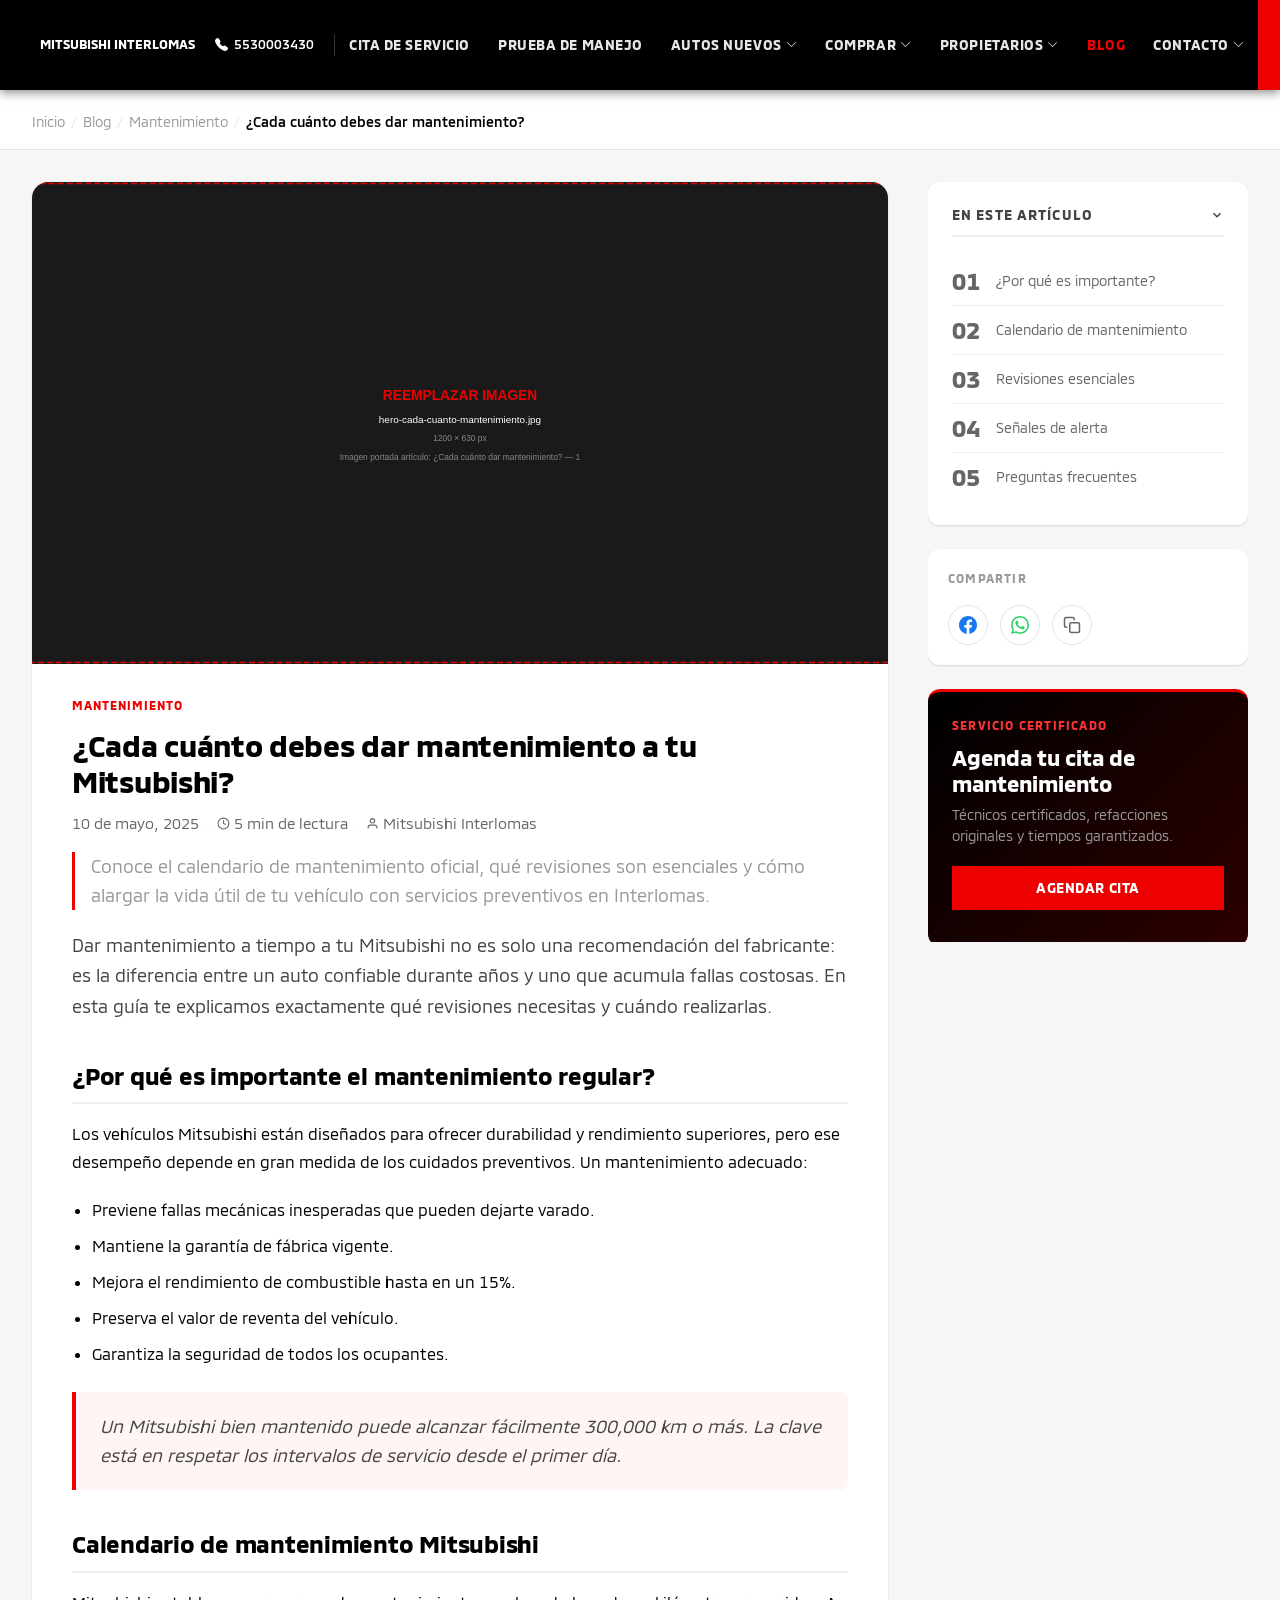
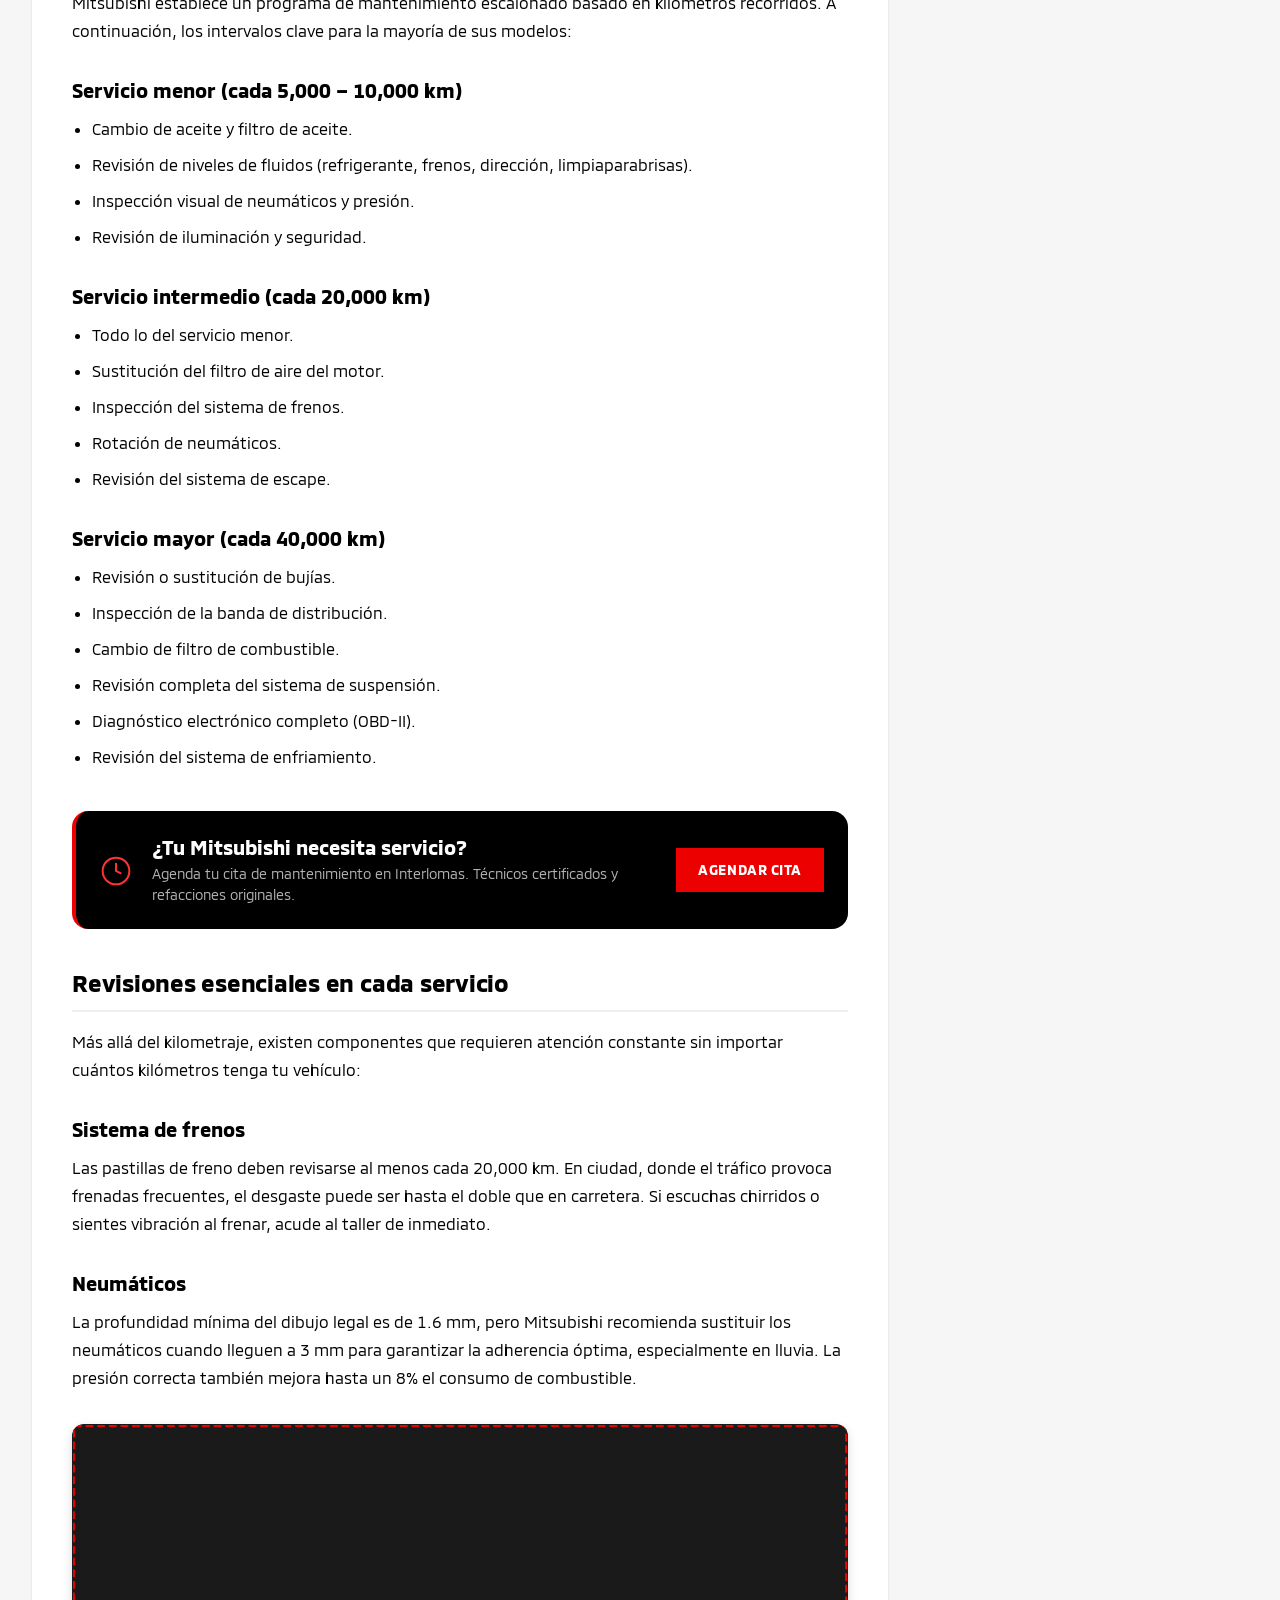
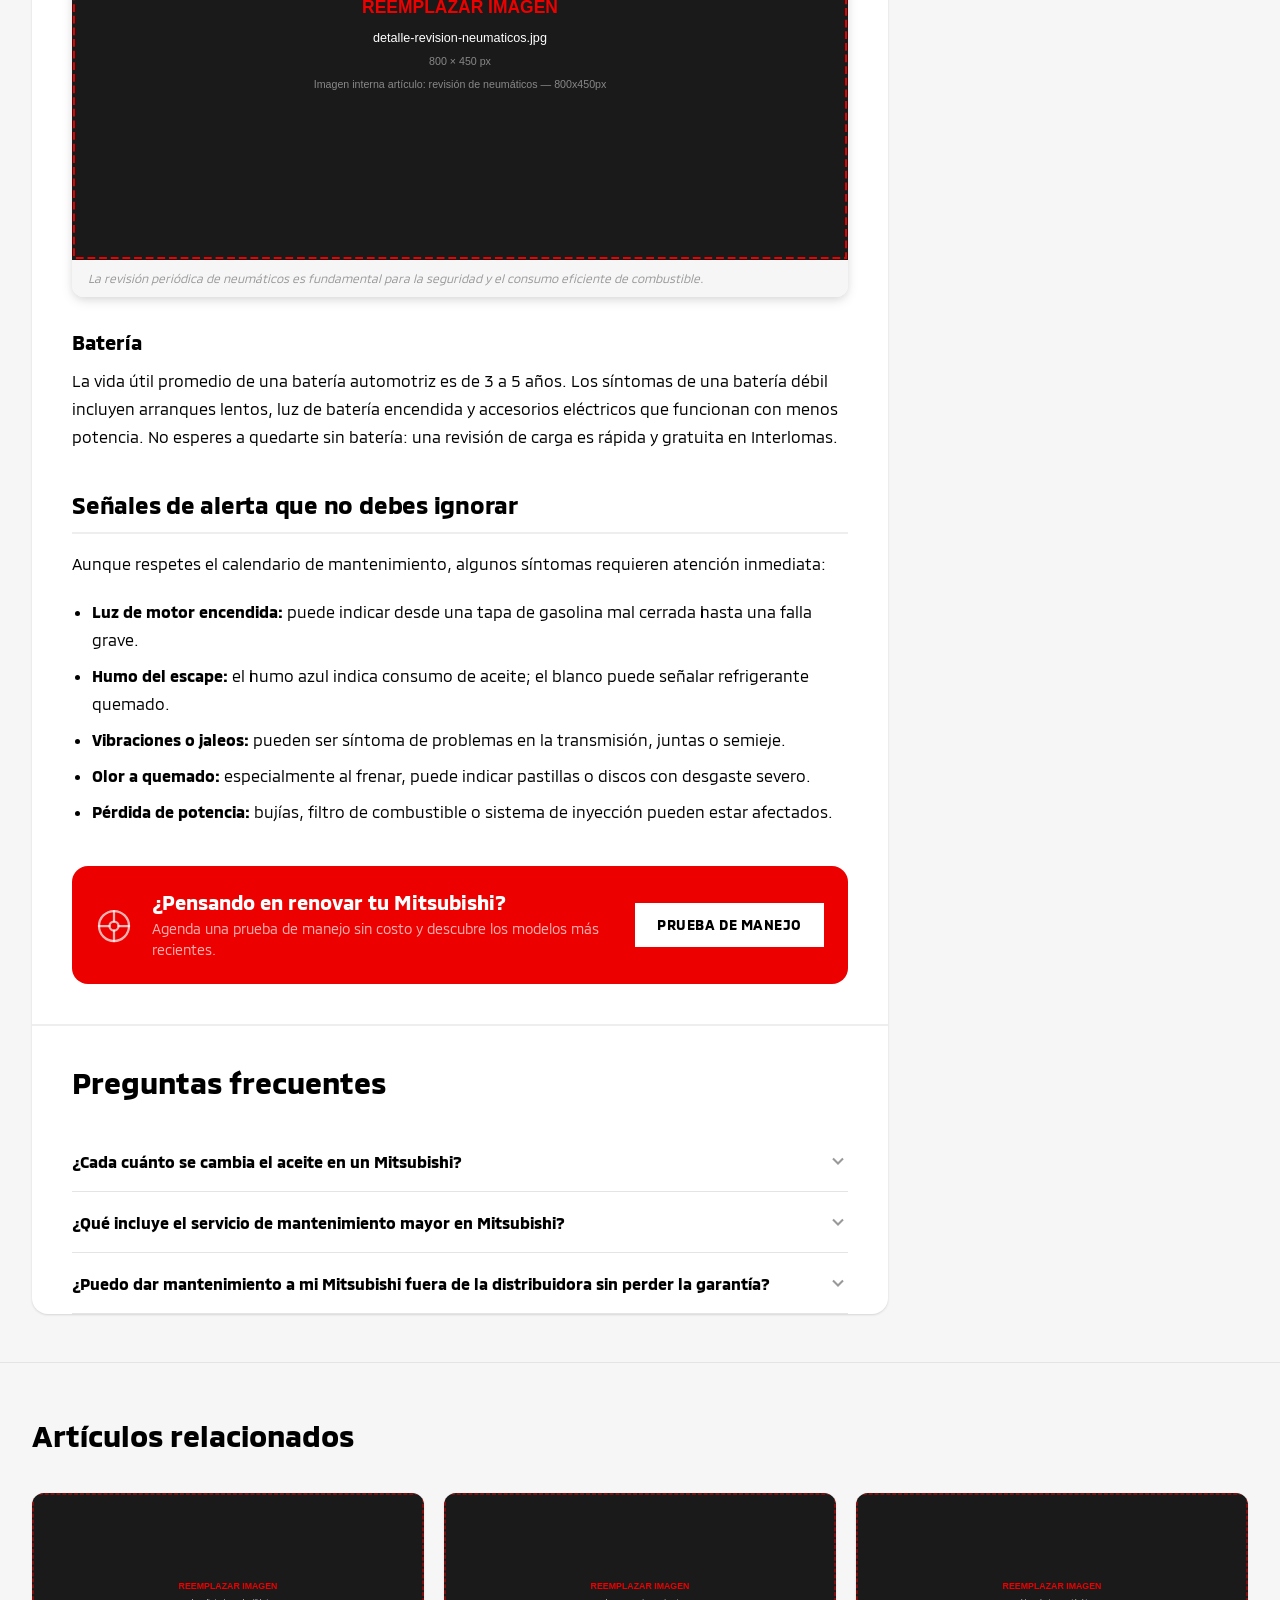
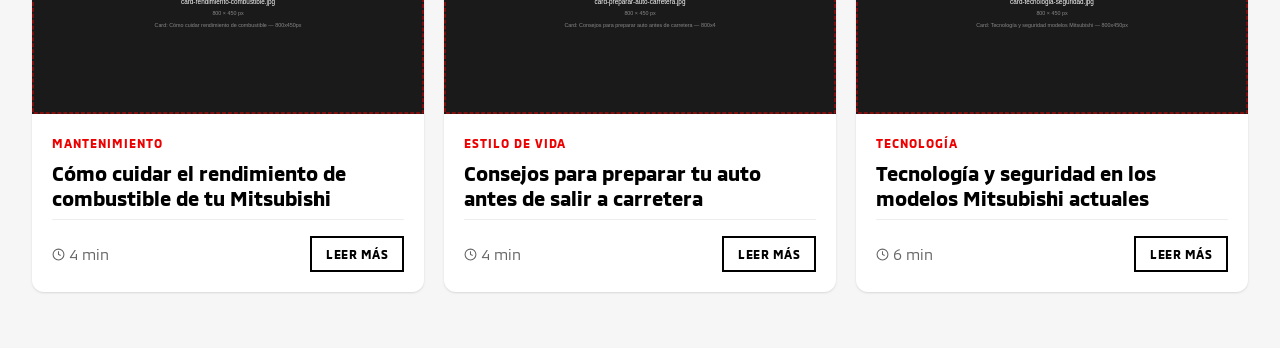
==== pages/detalle.html @ c5111e6b "Add files via upload" ====
<!DOCTYPE html>
<html lang="es-MX">
<head>
  <meta charset="UTF-8">
  <meta name="viewport" content="width=device-width, initial-scale=1.0">

  <title>¿Cada cuánto debes dar mantenimiento a tu Mitsubishi? | Blog Mitsubishi Interlomas</title>
  <meta name="description" content="Conoce el calendario de mantenimiento oficial Mitsubishi, qué revisiones son esenciales y cómo alargar la vida útil de tu vehículo con servicios preventivos en Interlomas.">
  <meta name="robots" content="index, follow">
  <link rel="canonical" href="https://www.mitsubishi-interlomas.mx/blog/mantenimiento/cada-cuanto-mantenimiento-mitsubishi">

  <meta property="og:type" content="article">
  <meta property="og:title" content="¿Cada cuánto debes dar mantenimiento a tu Mitsubishi?">
  <meta property="og:description" content="Conoce el calendario de mantenimiento oficial Mitsubishi y cómo alargar la vida útil de tu vehículo.">
  <meta property="og:url" content="https://www.mitsubishi-interlomas.mx/blog/mantenimiento/cada-cuanto-mantenimiento-mitsubishi">
  <meta property="og:image" content="https://www.mitsubishi-interlomas.mx/assets/images/blog/mantenimiento-mitsubishi-og.jpg">
  <meta property="og:site_name" content="Mitsubishi Interlomas">
  <meta property="article:published_time" content="2025-05-10T09:00:00-06:00">
  <meta property="article:section" content="Mantenimiento">

  <meta name="twitter:card" content="summary_large_image">
  <meta name="twitter:title" content="¿Cada cuánto debes dar mantenimiento a tu Mitsubishi?">

  <script type="application/ld+json">
  {
    "@context": "https://schema.org",
    "@type": "Article",
    "headline": "¿Cada cuánto debes dar mantenimiento a tu Mitsubishi?",
    "description": "Conoce el calendario de mantenimiento oficial Mitsubishi y cómo alargar la vida útil de tu vehículo.",
    "image": "https://www.mitsubishi-interlomas.mx/assets/images/blog/mantenimiento-mitsubishi.jpg",
    "datePublished": "2025-05-10T09:00:00-06:00",
    "dateModified": "2025-05-10T09:00:00-06:00",
    "author": { "@type": "Organization", "name": "Mitsubishi Interlomas" },
    "publisher": { "@type": "Organization", "name": "Mitsubishi Interlomas", "url": "https://www.mitsubishi-interlomas.mx/" },
    "mainEntityOfPage": { "@type": "WebPage", "@id": "https://www.mitsubishi-interlomas.mx/blog/mantenimiento/cada-cuanto-mantenimiento-mitsubishi" },
    "articleSection": "Mantenimiento"
  }
  </script>

  <script type="application/ld+json">
  {
    "@context": "https://schema.org",
    "@type": "BreadcrumbList",
    "itemListElement": [
      { "@type": "ListItem", "position": 1, "name": "Inicio", "item": "https://www.mitsubishi-interlomas.mx/" },
      { "@type": "ListItem", "position": 2, "name": "Blog", "item": "https://www.mitsubishi-interlomas.mx/blog" },
      { "@type": "ListItem", "position": 3, "name": "Mantenimiento", "item": "https://www.mitsubishi-interlomas.mx/blog/mantenimiento" },
      { "@type": "ListItem", "position": 4, "name": "¿Cada cuánto debes dar mantenimiento a tu Mitsubishi?", "item": "https://www.mitsubishi-interlomas.mx/blog/mantenimiento/cada-cuanto-mantenimiento-mitsubishi" }
    ]
  }
  </script>

  <script type="application/ld+json">
  {
    "@context": "https://schema.org",
    "@type": "FAQPage",
    "mainEntity": [
      {
        "@type": "Question",
        "name": "¿Cada cuánto se cambia el aceite en un Mitsubishi?",
        "acceptedAnswer": { "@type": "Answer", "text": "En modelos Mitsubishi con aceite sintético, el cambio recomendado es cada 10,000 km o 6 meses, lo que ocurra primero. Con aceite convencional, cada 5,000 km." }
      },
      {
        "@type": "Question",
        "name": "¿Qué incluye el servicio de mantenimiento mayor en Mitsubishi?",
        "acceptedAnswer": { "@type": "Answer", "text": "El servicio mayor (cada 40,000 km) incluye revisión de bujías, banda de distribución, filtros de aire y combustible, frenos, suspensión, sistema de enfriamiento y diagnóstico electrónico completo." }
      },
      {
        "@type": "Question",
        "name": "¿Puedo dar mantenimiento a mi Mitsubishi fuera de la distribuidora sin perder la garantía?",
        "acceptedAnswer": { "@type": "Answer", "text": "Para preservar la garantía de fábrica, se recomienda realizar el mantenimiento en distribuidoras autorizadas como Mitsubishi Interlomas, usando partes y lubricantes originales Mitsubishi." }
      }
    ]
  }
  </script>

  <!-- Fuente MMCOFFICE — cargada vía @font-face en blog.css
       Archivos: MMCOFFICE-Regular.ttf, MMCOFFICE-Medium.ttf, MMCOFFICE-Bold.ttf
       En producción, colocar los .ttf en /fonts/ y ajustar las rutas url() del CSS -->
  <!-- Bootstrap Icons (solo iconos, sin JS de Bootstrap) -->
  <link rel="stylesheet" href="https://cdn.jsdelivr.net/npm/bootstrap-icons@1.11.3/font/bootstrap-icons.min.css">

  <style>
    /* ══════════════════════════════════════════════════════════
       HEADER DE PRODUCCIÓN — CSS puro, sin Bootstrap JS
       ══════════════════════════════════════════════════════════ */
    :root {
      --mitsubishi-black: #000000;
      --mitsubishi-red:   #ED0000;
      --header-height:    90px;
    }

    body { padding-top: var(--header-height); }

    /* Wrapper fijo */
    .header-wrapper {
      position: fixed;
      top: 0; left: 0; right: 0;
      z-index: 1000;
      background: var(--mitsubishi-black);
      height: var(--header-height);
      box-shadow: 0 2px 10px rgba(0,0,0,.5);
    }

    /* Nav container */
    .navbar-mitsubishi {
      height: 100%;
      background: var(--mitsubishi-black);
    }
    .nav-inner {
      display: flex;
      align-items: center;
      height: var(--header-height);
      width: 100%;
    }

    /* ── IZQUIERDA ── */
    .nav-left {
      display: flex;
      align-items: center;
      flex-shrink: 0;
    }
    .navbar-brand {
      display: flex;
      align-items: center;
      padding: 0 0 0 20px;
      height: var(--header-height);
    }
    .mobile-distributor {
      display: none;
    }
    .navbar-brand-img {
      height: 55px;
      width: auto;
    }
    .agency-info {
      display: flex;
      align-items: center;
      gap: 20px;
      margin-left: 20px;
      padding-right: 20px;
      border-right: 1px solid #333;
    }
    .agency-distributor {
      font-family: 'MMCOFFICE', sans-serif;
      font-weight: 700;
      font-size: 13px;
      color: #fff;
      text-decoration: none;
      white-space: nowrap;
    }
    .agency-distributor:hover { text-decoration: underline; color: #fff; }
    .agency-phone {
      font-family: 'MMCOFFICE', sans-serif;
      font-weight: 500;
      font-size: 13px;
      color: #fff;
      text-decoration: none;
      display: flex;
      align-items: center;
      gap: 6px;
      white-space: nowrap;
      transition: color .2s;
    }
    .agency-phone:hover { color: var(--mitsubishi-red); }

    /* ── DERECHA DESKTOP ── */
    .nav-right {
      display: flex;
      align-items: center;
      margin-left: auto;
      height: 100%;
    }
    .nav-links {
      display: flex;
      align-items: center;
      list-style: none;
      margin: 0;
      padding: 0;
      height: 100%;
    }
    .nav-links li {
      height: 100%;
      display: flex;
      align-items: center;
    }
    .nav-link {
      font-family: 'MMCOFFICE', sans-serif;
      font-size: 14px;
      font-weight: 600;
      text-transform: uppercase;
      letter-spacing: .04em;
      color: rgba(255,255,255,.9);
      text-decoration: none;
      padding: 0 14px;
      height: 100%;
      display: flex;
      align-items: center;
      white-space: nowrap;
      transition: color .2s;
    }
    .nav-link:hover { color: var(--mitsubishi-red); }
    /* nav-cita: mismo color que el resto del nav */

    /* Search button rojo cuadrado */
    .nav-search-btn {
      background: var(--mitsubishi-red);
      border: none;
      cursor: pointer;
      width: 90px;
      height: var(--header-height);
      display: flex;
      align-items: center;
      justify-content: center;
      color: #fff;
      font-size: 1.3rem;
      flex-shrink: 0;
      transition: background .2s;
      margin: 0;
      padding: 0;
    }
    .nav-search-btn:hover { background: #ffffff; color: #000000; }
    .nav-search-btn:hover i { color: #000000; }

    /* ── MOBILE — ocultar desktop nav ── */
    .nav-mobile-right { display: none; }
    /* Mobile menu siempre oculto por defecto */
    .nav-mobile-menu { display: none; }

    @media (max-width: 1199px) {
      :root { --header-height: 60px; }
      body { padding-top: 60px; }

      /* Ocultar elementos de desktop */
      .nav-right    { display: none; }
      .agency-info  { display: none; }
      .navbar-brand {
        padding-left: 12px;
        display: flex;
        flex-direction: column;
        align-items: flex-start;
        justify-content: center;
        height: 100%;
      }
      .navbar-brand-img {
        height: 28px;
        width: auto;
      }
      .mobile-distributor {
        display: block;
        font-family: 'MMCOFFICE', sans-serif;
        font-weight: 700;
        font-size: 8.5px;
        color: #fff;
        text-transform: uppercase;
        letter-spacing: .02em;
        margin-top: 4px;
        line-height: 1;
      }

      /* Mostrar controles mobile */
      .nav-mobile-right {
        display: flex;
        align-items: center;
        gap: 12px;
        margin-left: auto;
        padding-right: 12px;
      }
      .nav-mobile-icon {
        background: none;
        border: none;
        color: #fff;
        font-size: 1.3rem;
        cursor: pointer;
        display: flex;
        align-items: center;
        justify-content: center;
        width: 40px;
        height: 40px;
        text-decoration: none;
        transition: color .2s;
      }
      .nav-mobile-icon:hover { color: var(--mitsubishi-red); }

      /* ── MENÚ MOBILE MODERNO ── */
      .nav-mobile-menu {
        position: fixed;
        top: 60px;
        left: 0; right: 0;
        bottom: 0;
        background: #111111;
        z-index: 998;
        overflow-y: auto;
        transform: translateX(-100%);
        transition: transform 0.3s cubic-bezier(.4,0,.2,1);
      }
      .nav-mobile-menu.is-open {
        display: block;
        transform: translateX(0);
      }
      .nav-mobile-links {
        list-style: none;
        margin: 0;
        padding: 8px 0 0;
      }
      .nav-mobile-links li {
        border-bottom: 1px solid rgba(255,255,255,.06);
      }
      .nav-mobile-link {
        display: flex;
        align-items: center;
        gap: 14px;
        font-family: 'MMCOFFICE', sans-serif;
        font-size: 15px;
        font-weight: 600;
        text-transform: uppercase;
        letter-spacing: .04em;
        color: rgba(255,255,255,.9);
        text-decoration: none;
        padding: 16px 20px;
        transition: background .15s, color .15s;
      }
      .nav-mobile-link:hover {
        background: rgba(255,255,255,.05);
        color: #ffffff;
      }
      .nav-mobile-link--active {
        color: var(--mitsubishi-red) !important;
      }
      .nav-mobile-icon-wrap {
        width: 36px; height: 36px;
        border-radius: 8px;
        background: rgba(255,255,255,.08);
        display: flex; align-items: center; justify-content: center;
        font-size: 16px;
        color: rgba(255,255,255,.8);
        flex-shrink: 0;
        transition: background .15s;
      }
      .nav-mobile-icon-wrap--active {
        background: rgba(237,0,0,.15);
        color: var(--mitsubishi-red);
      }
      .nav-mobile-link:hover .nav-mobile-icon-wrap {
        background: rgba(255,255,255,.12);
      }
      .nav-mobile-arrow {
        margin-left: auto;
        font-size: 12px;
        color: rgba(255,255,255,.3);
      }
      .nav-mobile-footer {
        padding: 20px;
        border-top: 1px solid rgba(255,255,255,.08);
        margin-top: 8px;
      }
      .nav-mobile-footer-link {
        display: flex;
        align-items: center;
        gap: 10px;
        color: rgba(255,255,255,.6);
        font-family: 'MMCOFFICE', sans-serif;
        font-size: 14px;
        font-weight: 500;
        text-decoration: none;
        transition: color .2s;
      }
      .nav-mobile-footer-link:hover { color: var(--mitsubishi-red); }
    }
    /* Blog activo — rojo en desktop y mobile */
    .nav-link--active {
      color: var(--mitsubishi-red) !important;
      font-weight: 700;
    }
    .nav-link--active:hover { color: #ff2222 !important; }
    .nav-mobile-link--active { color: var(--mitsubishi-red) !important; }

    .nav-chevron {
      font-size: 11px;
      margin-left: 4px;
      vertical-align: middle;
      opacity: 1;
      font-weight: 900;
    }
    /* ══ FIN HEADER ══════════════════════════════════════════════ */
  </style>


    <link rel="stylesheet" href="../css/blog.css">
</head>
<body class="blog-page article-page">

  <!-- ============================================================
       HEADER DE PRODUCCIÓN — Mitsubishi Interlomas
       ============================================================ -->
  <div class="header-wrapper">
    <nav class="navbar-mitsubishi" role="navigation" aria-label="Navegación principal">
      <div class="nav-inner">

        <!-- IZQUIERDA: Logo + Agencia -->
        <div class="nav-left">
          <a class="navbar-brand" href="javascript:void(0)">
            <img src="https://www.mitsubishi-interlomas.mx/assets/images/mitshubishi-brand-logo.svg"
              alt="Mitsubishi Logo Oficial" class="navbar-brand-img"
              onerror="this.onerror=null;this.src='';this.style.display='none';">
            <span class="mobile-distributor">MITSUBISHI INTERLOMAS</span>
          </a>
          <div class="agency-info">
            <a href="javascript:void(0)" class="agency-distributor">MITSUBISHI INTERLOMAS</a>
            <a href="tel:5530003430" class="agency-phone">
              <i class="bi bi-telephone-fill"></i> 5530003430
            </a>
          </div>
        </div>

        <!-- DERECHA DESKTOP: Nav links + Search -->
        <div class="nav-right" id="navDesktop">
          <ul class="nav-links">
            <li><a href="javascript:void(0)" class="nav-link">Cita de Servicio</a></li>
            <li><a href="javascript:void(0)" class="nav-link">Prueba de Manejo</a></li>
            <li><a href="javascript:void(0)" class="nav-link nav-has-dropdown">Autos Nuevos <i class="bi bi-chevron-down nav-chevron"></i></a></li>
            <li><a href="javascript:void(0)" class="nav-link nav-has-dropdown">Comprar <i class="bi bi-chevron-down nav-chevron"></i></a></li>
            <li><a href="javascript:void(0)" class="nav-link nav-has-dropdown">Propietarios <i class="bi bi-chevron-down nav-chevron"></i></a></li>
            <li><a href="../index.html" class="nav-link nav-link--active">Blog</a></li>
            <li><a href="javascript:void(0)" class="nav-link nav-has-dropdown">Contacto <i class="bi bi-chevron-down nav-chevron"></i></a></li>
          </ul>
          <button class="nav-search-btn" aria-label="Buscar">
            <i class="bi bi-search"></i>
          </button>
        </div>

        <!-- MOBILE: iconos + hamburguesa -->
        <div class="nav-mobile-right">
          <a href="tel:5530003430" class="nav-mobile-icon" aria-label="Llamar">
            <i class="bi bi-telephone-fill"></i>
          </a>
          <a href="javascript:void(0)" class="nav-mobile-icon" aria-label="Buscar">
            <i class="bi bi-search"></i>
          </a>
          <button class="nav-mobile-icon" style="cursor: default; pointer-events: none;" aria-label="Menú">
            <i class="bi bi-list"></i>
          </button>
        </div>

      </div>
    </nav>
  </div>
  <!-- FIN HEADER -->

  <main id="main-content" class="blog-main">

    <!-- BREADCRUMB -->
    <nav class="breadcrumb" aria-label="Ruta de navegación">
      <div class="container">
        <ol class="breadcrumb__list" itemscope itemtype="https://schema.org/BreadcrumbList">
          <li class="breadcrumb__item" itemprop="itemListElement" itemscope itemtype="https://schema.org/ListItem">
            <a href="../index.html" class="breadcrumb__link" itemprop="item"><span itemprop="name">Inicio</span></a>
            <meta itemprop="position" content="1">
          </li>
          <li class="breadcrumb__separator" aria-hidden="true">/</li>
          <li class="breadcrumb__item" itemprop="itemListElement" itemscope itemtype="https://schema.org/ListItem">
            <a href="../index.html" class="breadcrumb__link" itemprop="item"><span itemprop="name">Blog</span></a>
            <meta itemprop="position" content="2">
          </li>
          <li class="breadcrumb__separator" aria-hidden="true">/</li>
          <li class="breadcrumb__item" itemprop="itemListElement" itemscope itemtype="https://schema.org/ListItem">
            <a href="javascript:void(0)" class="breadcrumb__link" itemprop="item"><span itemprop="name">Mantenimiento</span></a>
            <meta itemprop="position" content="3">
          </li>
          <li class="breadcrumb__separator" aria-hidden="true">/</li>
          <li class="breadcrumb__item breadcrumb__item--current" itemprop="itemListElement" itemscope itemtype="https://schema.org/ListItem">
            <span itemprop="name">¿Cada cuánto debes dar mantenimiento?</span>
            <meta itemprop="position" content="4">
          </li>
        </ol>
      </div>
    </nav>

    <!-- ARTICLE LAYOUT -->
    <div class="article-layout">
      <div class="container">
        <div class="article-wrapper">

          <!-- ARTÍCULO PRINCIPAL -->
          <article class="article-detail" aria-labelledby="articleTitle" itemscope itemtype="https://schema.org/Article">

            <!-- ══════════════════════════════════════════════════════
                 ORDEN MOBILE-FIRST (patrón NYT/Bloomberg/The Verge):
                 1. Imagen — impacto visual inmediato, contexto instantáneo
                 2. Chip categoría — orientación rápida
                 3. Meta (fecha · lectura · autor) — credibilidad
                 4. H1 — titular claro sin competir con la imagen
                 5. Extracto — enganche para seguir leyendo
                 En desktop la imagen va después del header (ver CSS @media 1024px)
                 ══════════════════════════════════════════════════════ -->

            <!-- ══════════════════════════════════════════════════════
                 ORDEN MOBILE: imagen → categoría → título → divider → meta → share
                 ORDEN DESKTOP: categoría → título → meta → imagen → contenido
                 Controlado con CSS order en @media 1024px
                 ══════════════════════════════════════════════════════ -->

            <!-- 1. IMAGEN — full bleed, sin padding, sin margen -->
            <figure class="article-detail__hero-figure article-detail__hero-figure--top" itemprop="image">
              <img
                src="../assets/images/blog/hero-cada-cuanto-mantenimiento.svg"
                alt="Mecánico de Mitsubishi Interlomas realizando mantenimiento preventivo a un vehículo en el taller autorizado"
                class="article-detail__hero-image"
                width="1200" height="630"
                loading="eager" fetchpriority="high">
            </figure>

            <header class="article-detail__header">
              <!-- 2. CATEGORÍA -->
              <div class="article-meta article-meta--detail">
                <a href="javascript:void(0)" class="article-meta__category article-meta__category--mantenimiento" itemprop="articleSection">Mantenimiento</a>
              </div>

              <!-- 3. H1 -->
              <h1 class="article-detail__title" id="articleTitle" itemprop="headline">¿Cada cuánto debes dar mantenimiento a tu Mitsubishi?</h1>

              <!-- 4. LÍNEA DIVISORA -->
              <hr class="article-detail__divider" aria-hidden="true">

              <!-- 5. META: fecha · lectura · autor (en línea, separados con ·) -->
              <div class="article-meta article-meta--secondary">
                <time class="article-meta__date" datetime="2025-05-10" itemprop="datePublished">10 de mayo, 2025</time>
                <span class="article-meta__sep" aria-hidden="true">·</span>
                <span class="article-meta__read-time">
                  <svg width="13" height="13" viewBox="0 0 24 24" fill="none" stroke="currentColor" stroke-width="2" aria-hidden="true"><circle cx="12" cy="12" r="10"/><path d="M12 6v6l4 2"/></svg>
                  5 min de lectura
                </span>
                <span class="article-meta__sep" aria-hidden="true">·</span>
                <span class="article-meta__author" itemprop="author" itemscope itemtype="https://schema.org/Organization">
                  <svg width="13" height="13" viewBox="0 0 24 24" fill="none" stroke="currentColor" stroke-width="2" aria-hidden="true"><path d="M20 21v-2a4 4 0 0 0-4-4H8a4 4 0 0 0-4 4v2"/><circle cx="12" cy="7" r="4"/></svg>
                  <span itemprop="name">Mitsubishi Interlomas</span>
                </span>
              </div>

              <!-- 6. SHARE INLINE (mobile) — mismo bloque que al final, duplicado para mobile -->
              <div class="share-block share-block--header" aria-label="Compartir artículo">
                <span class="share-block__label">Compartir</span>
                <div class="share-block__actions">
                  <a href="https://www.facebook.com/sharer/sharer.php?u=https://www.mitsubishi-interlomas.mx/blog/mantenimiento/cada-cuanto-mantenimiento-mitsubishi"
                    class="share-btn share-btn--facebook" target="_blank" rel="noopener noreferrer" aria-label="Compartir en Facebook">
                    <svg width="18" height="18" viewBox="0 0 24 24" fill="currentColor" aria-hidden="true"><path d="M24 12.073c0-6.627-5.373-12-12-12s-12 5.373-12 12c0 5.99 4.388 10.954 10.125 11.854v-8.385H7.078v-3.47h3.047V9.43c0-3.007 1.792-4.669 4.533-4.669 1.312 0 2.686.235 2.686.235v2.953H15.83c-1.491 0-1.956.925-1.956 1.874v2.25h3.328l-.532 3.47h-2.796v8.385C19.612 23.027 24 18.062 24 12.073z"/></svg>
                  </a>
                  <a href="https://wa.me/?text=¿Cada cuánto debes dar mantenimiento a tu Mitsubishi? https://www.mitsubishi-interlomas.mx/blog/mantenimiento/cada-cuanto-mantenimiento-mitsubishi"
                    class="share-btn share-btn--whatsapp" target="_blank" rel="noopener noreferrer" aria-label="Compartir por WhatsApp">
                    <svg width="18" height="18" viewBox="0 0 24 24" fill="currentColor" aria-hidden="true"><path d="M17.472 14.382c-.297-.149-1.758-.867-2.03-.967-.273-.099-.471-.148-.67.15-.197.297-.767.966-.94 1.164-.173.199-.347.223-.644.075-.297-.15-1.255-.463-2.39-1.475-.883-.788-1.48-1.761-1.653-2.059-.173-.297-.018-.458.13-.606.134-.133.298-.347.446-.52.149-.174.198-.298.298-.497.099-.198.05-.371-.025-.52-.075-.149-.669-1.612-.916-2.207-.242-.579-.487-.5-.669-.51-.173-.008-.371-.01-.57-.01-.198 0-.52.074-.792.372-.272.297-1.04 1.016-1.04 2.479 0 1.462 1.065 2.875 1.213 3.074.149.198 2.096 3.2 5.077 4.487.709.306 1.262.489 1.694.625.712.227 1.36.195 1.871.118.571-.085 1.758-.719 2.006-1.413.248-.694.248-1.289.173-1.413-.074-.124-.272-.198-.57-.347m-5.421 7.403h-.004a9.87 9.87 0 01-5.031-1.378l-.361-.214-3.741.982.998-3.648-.235-.374a9.86 9.86 0 01-1.51-5.26c.001-5.45 4.436-9.884 9.888-9.884 2.64 0 5.122 1.03 6.988 2.898a9.825 9.825 0 012.893 6.994c-.003 5.45-4.437 9.884-9.885 9.884m8.413-18.297A11.815 11.815 0 0012.05 0C5.495 0 .16 5.335.157 11.892c0 2.096.547 4.142 1.588 5.945L.057 24l6.305-1.654a11.882 11.882 0 005.683 1.448h.005c6.554 0 11.89-5.335 11.893-11.893a11.821 11.821 0 00-3.48-8.413z"/></svg>
                  </a>
                  <button type="button" class="share-btn share-btn--copy" aria-label="Copiar enlace"
                    data-url="https://www.mitsubishi-interlomas.mx/blog/mantenimiento/cada-cuanto-mantenimiento-mitsubishi">
                    <svg width="18" height="18" viewBox="0 0 24 24" fill="none" stroke="currentColor" stroke-width="2" stroke-linecap="round" stroke-linejoin="round" aria-hidden="true"><rect x="9" y="9" width="13" height="13" rx="2" ry="2"/><path d="M5 15H4a2 2 0 0 1-2-2V4a2 2 0 0 1 2-2h9a2 2 0 0 1 2 2v1"/></svg>
                  </button>
                </div>
              </div>

              <!-- 7. EXTRACTO — solo visible en desktop, en mobile no es necesario aquí -->
              <p class="article-detail__excerpt article-detail__excerpt--desktop" itemprop="description">Conoce el calendario de mantenimiento oficial, qué revisiones son esenciales y cómo alargar la vida útil de tu vehículo con servicios preventivos en Interlomas.</p>
            </header>

            <!-- TOC móvil colapsable -->
            <nav class="toc" id="tableOfContents" aria-label="Tabla de contenidos">
              <button class="toc__toggle" id="tocToggle" aria-expanded="false" aria-controls="tocList">
                <svg width="16" height="16" viewBox="0 0 24 24" fill="none" stroke="currentColor" stroke-width="2" aria-hidden="true"><path d="M8 6h13M8 12h13M8 18h13M3 6h.01M3 12h.01M3 18h.01"/></svg>
                Tabla de contenidos
                <svg class="toc__chevron" width="16" height="16" viewBox="0 0 24 24" fill="none" stroke="currentColor" stroke-width="2.5" aria-hidden="true"><path d="M6 9l6 6 6-6"/></svg>
              </button>
              <ol class="toc__list" id="tocList" role="list">
                <li><a href="#por-que-importa" class="toc__link">¿Por qué es importante el mantenimiento regular?</a></li>
                <li><a href="#calendario" class="toc__link">Calendario de mantenimiento Mitsubishi</a></li>
                <li><a href="#revisiones-esenciales" class="toc__link">Revisiones esenciales en cada servicio</a></li>
                <li><a href="#senales-de-alerta" class="toc__link">Señales de alerta que no debes ignorar</a></li>
                <li><a href="#preguntas-frecuentes" class="toc__link">Preguntas frecuentes</a></li>
              </ol>
            </nav>

            <!-- CUERPO DEL ARTÍCULO -->
            <div class="article-body" itemprop="articleBody">

              <p>Dar mantenimiento a tiempo a tu Mitsubishi no es solo una recomendación del fabricante: es la diferencia entre un auto confiable durante años y uno que acumula fallas costosas. En esta guía te explicamos exactamente qué revisiones necesitas y cuándo realizarlas.</p>

              <h2 id="por-que-importa">¿Por qué es importante el mantenimiento regular?</h2>
              <p>Los vehículos Mitsubishi están diseñados para ofrecer durabilidad y rendimiento superiores, pero ese desempeño depende en gran medida de los cuidados preventivos. Un mantenimiento adecuado:</p>
              <ul>
                <li>Previene fallas mecánicas inesperadas que pueden dejarte varado.</li>
                <li>Mantiene la garantía de fábrica vigente.</li>
                <li>Mejora el rendimiento de combustible hasta en un 15%.</li>
                <li>Preserva el valor de reventa del vehículo.</li>
                <li>Garantiza la seguridad de todos los ocupantes.</li>
              </ul>

              <blockquote class="article-quote">
                <p>Un Mitsubishi bien mantenido puede alcanzar fácilmente 300,000 km o más. La clave está en respetar los intervalos de servicio desde el primer día.</p>
              </blockquote>

              <h2 id="calendario">Calendario de mantenimiento Mitsubishi</h2>
              <p>Mitsubishi establece un programa de mantenimiento escalonado basado en kilómetros recorridos. A continuación, los intervalos clave para la mayoría de sus modelos:</p>

              <h3>Servicio menor (cada 5,000 – 10,000 km)</h3>
              <ul>
                <li>Cambio de aceite y filtro de aceite.</li>
                <li>Revisión de niveles de fluidos (refrigerante, frenos, dirección, limpiaparabrisas).</li>
                <li>Inspección visual de neumáticos y presión.</li>
                <li>Revisión de iluminación y seguridad.</li>
              </ul>

              <h3>Servicio intermedio (cada 20,000 km)</h3>
              <ul>
                <li>Todo lo del servicio menor.</li>
                <li>Sustitución del filtro de aire del motor.</li>
                <li>Inspección del sistema de frenos.</li>
                <li>Rotación de neumáticos.</li>
                <li>Revisión del sistema de escape.</li>
              </ul>

              <h3>Servicio mayor (cada 40,000 km)</h3>
              <ul>
                <li>Revisión o sustitución de bujías.</li>
                <li>Inspección de la banda de distribución.</li>
                <li>Cambio de filtro de combustible.</li>
                <li>Revisión completa del sistema de suspensión.</li>
                <li>Diagnóstico electrónico completo (OBD-II).</li>
                <li>Revisión del sistema de enfriamiento.</li>
              </ul>

              <!-- CTA inline -->
              <div class="inline-cta" aria-label="Acción comercial">
                <div class="inline-cta__content">
                  <div class="inline-cta__icon" aria-hidden="true">
                    <svg width="32" height="32" viewBox="0 0 24 24" fill="none" stroke="currentColor" stroke-width="1.5"><path d="M12 2C6.48 2 2 6.48 2 12s4.48 10 10 10 10-4.48 10-10S17.52 2 12 2z"/><path d="M12 6v6l4 2"/></svg>
                  </div>
                  <div class="inline-cta__text">
                    <strong>¿Tu Mitsubishi necesita servicio?</strong>
                    <span>Agenda tu cita de mantenimiento en Interlomas. Técnicos certificados y refacciones originales.</span>
                  </div>
                  <a href="javascript:void(0)" class="btn btn--primary-on-dark inline-cta__btn btn--inline-full">Agendar cita</a>
                </div>
              </div>

              <h2 id="revisiones-esenciales">Revisiones esenciales en cada servicio</h2>
              <p>Más allá del kilometraje, existen componentes que requieren atención constante sin importar cuántos kilómetros tenga tu vehículo:</p>

              <h3>Sistema de frenos</h3>
              <p>Las pastillas de freno deben revisarse al menos cada 20,000 km. En ciudad, donde el tráfico provoca frenadas frecuentes, el desgaste puede ser hasta el doble que en carretera. Si escuchas chirridos o sientes vibración al frenar, acude al taller de inmediato.</p>

              <h3>Neumáticos</h3>
              <p>La profundidad mínima del dibujo legal es de 1.6 mm, pero Mitsubishi recomienda sustituir los neumáticos cuando lleguen a 3 mm para garantizar la adherencia óptima, especialmente en lluvia. La presión correcta también mejora hasta un 8% el consumo de combustible.</p>

              <figure class="article-figure">
                <img
                  src="../assets/images/blog/detalle-revision-neumaticos.svg"
                  alt="Revisión de neumáticos de pick-up Mitsubishi en taller autorizado de Interlomas"
                  class="article-figure__image" width="800" height="450" loading="lazy">
                <figcaption class="article-figure__caption">La revisión periódica de neumáticos es fundamental para la seguridad y el consumo eficiente de combustible.</figcaption>
              </figure>

              <h3>Batería</h3>
              <p>La vida útil promedio de una batería automotriz es de 3 a 5 años. Los síntomas de una batería débil incluyen arranques lentos, luz de batería encendida y accesorios eléctricos que funcionan con menos potencia. No esperes a quedarte sin batería: una revisión de carga es rápida y gratuita en Interlomas.</p>

              <h2 id="senales-de-alerta">Señales de alerta que no debes ignorar</h2>
              <p>Aunque respetes el calendario de mantenimiento, algunos síntomas requieren atención inmediata:</p>
              <ul>
                <li><strong>Luz de motor encendida:</strong> puede indicar desde una tapa de gasolina mal cerrada hasta una falla grave.</li>
                <li><strong>Humo del escape:</strong> el humo azul indica consumo de aceite; el blanco puede señalar refrigerante quemado.</li>
                <li><strong>Vibraciones o jaleos:</strong> pueden ser síntoma de problemas en la transmisión, juntas o semieje.</li>
                <li><strong>Olor a quemado:</strong> especialmente al frenar, puede indicar pastillas o discos con desgaste severo.</li>
                <li><strong>Pérdida de potencia:</strong> bujías, filtro de combustible o sistema de inyección pueden estar afectados.</li>
              </ul>

              <!-- CTA inline rojo — prueba de manejo (mismo estilo que CTA negro) -->
              <div class="inline-cta inline-cta--alt" aria-label="Prueba de manejo">
                <div class="inline-cta__content">
                  <!-- Ícono volante -->
                  <div class="inline-cta__icon" aria-hidden="true">
                    <svg width="36" height="36" viewBox="0 0 24 24" fill="none" stroke="currentColor" stroke-width="1.5" stroke-linecap="round" stroke-linejoin="round">
                      <circle cx="12" cy="12" r="10"/>
                      <circle cx="12" cy="12" r="3"/>
                      <line x1="12" y1="2" x2="12" y2="9"/>
                      <line x1="12" y1="15" x2="12" y2="22"/>
                      <line x1="2" y1="12" x2="9" y2="12"/>
                      <line x1="15" y1="12" x2="22" y2="12"/>
                    </svg>
                  </div>
                  <div class="inline-cta__text">
                    <strong>¿Pensando en renovar tu Mitsubishi?</strong>
                    <span>Agenda una prueba de manejo sin costo y descubre los modelos más recientes.</span>
                  </div>
                  <div class="inline-cta__actions">
                    <a href="javascript:void(0)" class="btn btn--cta-on-red inline-cta__btn btn--inline-full">Prueba de manejo</a>
                  </div>
                </div>
              </div>

            </div><!-- /.article-body -->

            <!-- FAQ -->
            <section class="faq-block" id="preguntas-frecuentes" aria-labelledby="faqTitle">
              <h2 class="faq-block__title" id="faqTitle">Preguntas frecuentes</h2>
              <div class="faq-list" id="faqList">

                <div class="faq-item">
                  <button class="faq-item__question" aria-expanded="false" aria-controls="faq1answer" id="faq1btn">
                    ¿Cada cuánto se cambia el aceite en un Mitsubishi?
                    <svg class="faq-item__icon" width="20" height="20" viewBox="0 0 24 24" fill="none" stroke="currentColor" stroke-width="2.5" aria-hidden="true"><path d="M6 9l6 6 6-6"/></svg>
                  </button>
                  <div class="faq-item__answer" id="faq1answer" role="region" aria-labelledby="faq1btn" hidden>
                    <p>En modelos Mitsubishi con aceite sintético, el cambio recomendado es cada <strong>10,000 km o 6 meses</strong>, lo que ocurra primero. Con aceite convencional, cada 5,000 km. Consulta el manual de tu modelo específico para la especificación exacta.</p>
                  </div>
                </div>

                <div class="faq-item">
                  <button class="faq-item__question" aria-expanded="false" aria-controls="faq2answer" id="faq2btn">
                    ¿Qué incluye el servicio de mantenimiento mayor en Mitsubishi?
                    <svg class="faq-item__icon" width="20" height="20" viewBox="0 0 24 24" fill="none" stroke="currentColor" stroke-width="2.5" aria-hidden="true"><path d="M6 9l6 6 6-6"/></svg>
                  </button>
                  <div class="faq-item__answer" id="faq2answer" role="region" aria-labelledby="faq2btn" hidden>
                    <p>El servicio mayor (cada 40,000 km) incluye revisión de bujías, banda de distribución, filtros de aire y combustible, frenos, suspensión, sistema de enfriamiento y diagnóstico electrónico completo. Nuestros técnicos certificados garantizan que tu vehículo quede en óptimas condiciones.</p>
                  </div>
                </div>

                <div class="faq-item">
                  <button class="faq-item__question" aria-expanded="false" aria-controls="faq3answer" id="faq3btn">
                    ¿Puedo dar mantenimiento a mi Mitsubishi fuera de la distribuidora sin perder la garantía?
                    <svg class="faq-item__icon" width="20" height="20" viewBox="0 0 24 24" fill="none" stroke="currentColor" stroke-width="2.5" aria-hidden="true"><path d="M6 9l6 6 6-6"/></svg>
                  </button>
                  <div class="faq-item__answer" id="faq3answer" role="region" aria-labelledby="faq3btn" hidden>
                    <p>Para preservar la garantía de fábrica, se recomienda realizar el mantenimiento en distribuidoras autorizadas como Mitsubishi Interlomas, usando partes y lubricantes originales Mitsubishi. Realizar el servicio fuera de la red autorizada puede comprometer la validez de la garantía.</p>
                  </div>
                </div>

              </div>
            </section>

            <!-- COMPARTIR -->
<!-- Share al final eliminado — está en la barra lateral (sidebar) -->

          </article><!-- /.article-detail -->

          <!-- SIDEBAR DEL ARTÍCULO -->
          <aside class="article-sidebar" aria-label="Contenido relacionado">

            <!-- TOC sticky desktop — colapsable -->
            <div class="sidebar-toc" id="sidebarToc">
              <div class="sidebar-widget">
                <button class="sidebar-toc-toggle" id="sidebarTocToggle" aria-expanded="true" aria-controls="sidebarTocList">
                  En este artículo
                  <svg width="14" height="14" viewBox="0 0 24 24" fill="none" stroke="currentColor" stroke-width="2.5" aria-hidden="true"><path d="M6 9l6 6 6-6"/></svg>
                </button>
                <nav>
                  <ol class="toc-sidebar-list" id="sidebarTocList">
                    <li><a href="#por-que-importa" class="toc-sidebar-link">¿Por qué es importante?</a></li>
                    <li><a href="#calendario" class="toc-sidebar-link">Calendario de mantenimiento</a></li>
                    <li><a href="#revisiones-esenciales" class="toc-sidebar-link">Revisiones esenciales</a></li>
                    <li><a href="#senales-de-alerta" class="toc-sidebar-link">Señales de alerta</a></li>
                    <li><a href="#preguntas-frecuentes" class="toc-sidebar-link">Preguntas frecuentes</a></li>
                  </ol>
                </nav>
              </div>
            </div>

            <!-- COMPARTIR EN SIDEBAR (desktop) -->
            <div class="sidebar-widget sidebar-share">
              <p class="sidebar-share__label">Compartir</p>
              <div class="sidebar-share__btns">
                <a href="https://www.facebook.com/sharer/sharer.php?u=https://www.mitsubishi-interlomas.mx/blog/mantenimiento/cada-cuanto-mantenimiento-mitsubishi"
                  class="share-btn share-btn--facebook" target="_blank" rel="noopener noreferrer" aria-label="Compartir en Facebook">
                  <svg width="18" height="18" viewBox="0 0 24 24" fill="currentColor" aria-hidden="true"><path d="M24 12.073c0-6.627-5.373-12-12-12s-12 5.373-12 12c0 5.99 4.388 10.954 10.125 11.854v-8.385H7.078v-3.47h3.047V9.43c0-3.007 1.792-4.669 4.533-4.669 1.312 0 2.686.235 2.686.235v2.953H15.83c-1.491 0-1.956.925-1.956 1.874v2.25h3.328l-.532 3.47h-2.796v8.385C19.612 23.027 24 18.062 24 12.073z"/></svg>
                </a>
                <a href="https://wa.me/?text=¿Cada cuánto debes dar mantenimiento a tu Mitsubishi? https://www.mitsubishi-interlomas.mx/blog/mantenimiento/cada-cuanto-mantenimiento-mitsubishi"
                  class="share-btn share-btn--whatsapp" target="_blank" rel="noopener noreferrer" aria-label="Compartir por WhatsApp">
                  <svg width="18" height="18" viewBox="0 0 24 24" fill="currentColor" aria-hidden="true"><path d="M17.472 14.382c-.297-.149-1.758-.867-2.03-.967-.273-.099-.471-.148-.67.15-.197.297-.767.966-.94 1.164-.173.199-.347.223-.644.075-.297-.15-1.255-.463-2.39-1.475-.883-.788-1.48-1.761-1.653-2.059-.173-.297-.018-.458.13-.606.134-.133.298-.347.446-.52.149-.174.198-.298.298-.497.099-.198.05-.371-.025-.52-.075-.149-.669-1.612-.916-2.207-.242-.579-.487-.5-.669-.51-.173-.008-.371-.01-.57-.01-.198 0-.52.074-.792.372-.272.297-1.04 1.016-1.04 2.479 0 1.462 1.065 2.875 1.213 3.074.149.198 2.096 3.2 5.077 4.487.709.306 1.262.489 1.694.625.712.227 1.36.195 1.871.118.571-.085 1.758-.719 2.006-1.413.248-.694.248-1.289.173-1.413-.074-.124-.272-.198-.57-.347m-5.421 7.403h-.004a9.87 9.87 0 01-5.031-1.378l-.361-.214-3.741.982.998-3.648-.235-.374a9.86 9.86 0 01-1.51-5.26c.001-5.45 4.436-9.884 9.888-9.884 2.64 0 5.122 1.03 6.988 2.898a9.825 9.825 0 012.893 6.994c-.003 5.45-4.437 9.884-9.885 9.884m8.413-18.297A11.815 11.815 0 0012.05 0C5.495 0 .16 5.335.157 11.892c0 2.096.547 4.142 1.588 5.945L.057 24l6.305-1.654a11.882 11.882 0 005.683 1.448h.005c6.554 0 11.89-5.335 11.893-11.893a11.821 11.821 0 00-3.48-8.413z"/></svg>
                </a>
                <button type="button" class="share-btn share-btn--copy" id="copyLinkBtn"
                  data-url="https://www.mitsubishi-interlomas.mx/blog/mantenimiento/cada-cuanto-mantenimiento-mitsubishi"
                  aria-label="Copiar enlace del artículo">
                  <svg width="18" height="18" viewBox="0 0 24 24" fill="none" stroke="currentColor" stroke-width="2" stroke-linecap="round" stroke-linejoin="round" aria-hidden="true"><rect x="9" y="9" width="13" height="13" rx="2" ry="2"/><path d="M5 15H4a2 2 0 0 1-2-2V4a2 2 0 0 1 2-2h9a2 2 0 0 1 2 2v1"/></svg>
                  <span class="share-btn__text" id="copyLinkText"></span>
                </button>
              </div>
            </div>

            <!-- ═══════════════════════════════════════════════════════════
                 SIDEBAR CTA DINÁMICO — comentado para integración .NET
                 Se renderiza según el tipo de artículo (Model.CtaType):
                 
                 Servicio/Mantenimiento:
                 <div class="sidebar-cta sidebar-cta--service">
                   <div class="sidebar-cta__eyebrow">Servicio certificado</div>
                   <h3 class="sidebar-cta__title">Agenda tu cita de mantenimiento</h3>
                   <p class="sidebar-cta__desc">Técnicos certificados, refacciones originales y tiempos garantizados.</p>
                   <a href="javascript:void(0)" class="btn btn--primary-on-dark btn--full sidebar-cta__btn">Agendar cita</a>
                 </div>
                 
                 Prueba de manejo / Guías de compra:
                 <div class="sidebar-cta sidebar-cta--test-drive">
                   <div class="sidebar-cta__eyebrow">Conoce tu próximo auto</div>
                   <h3 class="sidebar-cta__title">Agenda tu prueba de manejo</h3>
                   <p class="sidebar-cta__desc">Sin costo. Sin compromiso. Vive la experiencia Mitsubishi.</p>
                   <a href="javascript:void(0)" class="btn btn--primary-on-dark btn--full sidebar-cta__btn">Prueba de manejo</a>
                 </div>
                 
                 Cotización / Comparativas:
                 <div class="sidebar-cta sidebar-cta--cotizar">
                   <div class="sidebar-cta__eyebrow">¿Listo para el siguiente paso?</div>
                   <h3 class="sidebar-cta__title">Cotiza tu Mitsubishi hoy</h3>
                   <p class="sidebar-cta__desc">Precio y disponibilidad en minutos, sin compromiso.</p>
                   <a href="javascript:void(0)" class="btn btn--primary-on-dark btn--full sidebar-cta__btn">Cotizar ahora</a>
                 </div>
                 
                 Promociones:
                 <div class="sidebar-cta sidebar-cta--promo">
                   <div class="sidebar-cta__eyebrow">Ofertas exclusivas</div>
                   <h3 class="sidebar-cta__title">Conoce nuestras promociones</h3>
                   <p class="sidebar-cta__desc">Financiamiento, bonificaciones y descuentos disponibles.</p>
                   <a href="javascript:void(0)" class="btn btn--primary-on-dark btn--full sidebar-cta__btn">Ver promociones</a>
                 </div>
                 
                 Seminuevos:
                 <div class="sidebar-cta sidebar-cta--seminuevo">
                   <div class="sidebar-cta__eyebrow">Autos certificados</div>
                   <h3 class="sidebar-cta__title">Explora nuestros seminuevos</h3>
                   <p class="sidebar-cta__desc">Vehículos verificados, con garantía y financiamiento.</p>
                   <a href="javascript:void(0)" class="btn btn--primary-on-dark btn--full sidebar-cta__btn">Ver seminuevos</a>
                 </div>
                 
                 En .NET Razor: @Html.Partial("_BlogSidebarCta", Model.CtaType)
                 ═══════════════════════════════════════════════════════════ -->
            <!-- ═══════════════════════════════════════════════════
                 SIDEBAR CTA — mostrar según tipo de artículo.
                 En .NET: @Html.Partial("_BlogSidebarCta", Model.CtaType)
                 Variantes disponibles en DOCUMENTACION.md:
                 sidebar-cta--service / --cotizar / --test-drive / --promo / --seminuevo
                 ═══════════════════════════════════════════════════ -->
            <div class="sidebar-cta sidebar-cta--service">
              <div class="sidebar-cta__eyebrow">Servicio certificado</div>
              <h3 class="sidebar-cta__title">Agenda tu cita de mantenimiento</h3>
              <p class="sidebar-cta__desc">Técnicos certificados, refacciones originales y tiempos garantizados.</p>
              <a href="javascript:void(0)" class="btn btn--primary-on-dark btn--full sidebar-cta__btn">Agendar cita</a>
            </div>

            <!-- MODELOS CON SERVICIO DISPONIBLE — ELIMINADO POR SOLICITUD -->
            <!--
            <div class="sidebar-widget sidebar-widget--models">
              [Modelos con servicio disponible — no mostrar en detalle]
            </div>
            -->

          </aside><!-- /.article-sidebar -->

        </div><!-- /.article-wrapper -->
      </div><!-- /.container -->
    </div><!-- /.article-layout -->

    <!-- ARTÍCULOS RELACIONADOS — carrusel en mobile, grid en desktop -->
    <section class="related-articles" aria-labelledby="relatedTitle">
      <div class="container">
        <div class="related-articles__header">
          <h2 class="related-articles__title" id="relatedTitle">Artículos relacionados</h2>
          <!-- VER TODOS EN MANTENIMIENTO — ELIMINADO POR SOLICITUD -->
          <!--
          <a href="javascript:void(0)" class="btn btn--ghost">Ver todos en Mantenimiento</a>
          -->
        </div>

        <!-- Carrusel wrapper — scroll horizontal en mobile, grid en desktop -->
        <div class="related-carousel" id="relatedCarousel" aria-label="Artículos relacionados">

          <article class="article-card related-card" role="listitem">
            <a href="javascript:void(0)" class="article-card__media-link" tabindex="-1" aria-hidden="true">
              <div class="article-card__image-wrap">
                <img src="../assets/images/blog/card-rendimiento-combustible.svg"
                  alt="Indicador de combustible Mitsubishi" class="article-card__image" width="800" height="450" loading="lazy">
              </div>
            </a>
            <div class="article-card__body">
              <div class="article-meta article-meta--sm">
                <a href="javascript:void(0)" class="article-meta__category article-meta__category--mantenimiento">Mantenimiento</a>
              </div>
              <h3 class="article-card__title">
                <a href="javascript:void(0)">Cómo cuidar el rendimiento de combustible de tu Mitsubishi</a>
              </h3>
              <div class="article-card__footer">
                <span class="article-meta__read-time">
                  <svg width="13" height="13" viewBox="0 0 24 24" fill="none" stroke="currentColor" stroke-width="2" aria-hidden="true"><circle cx="12" cy="12" r="10"/><path d="M12 6v6l4 2"/></svg>
                  4 min
                </span>
                <a href="javascript:void(0)" class="btn btn--secondary btn--sm article-card__cta">Leer más</a>
              </div>
            </div>
          </article>

          <article class="article-card related-card" role="listitem">
            <a href="javascript:void(0)" class="article-card__media-link" tabindex="-1" aria-hidden="true">
              <div class="article-card__image-wrap">
                <img src="../assets/images/blog/card-preparar-auto-carretera.svg"
                  alt="Auto en carretera preparado para viaje" class="article-card__image" width="800" height="450" loading="lazy">
              </div>
            </a>
            <div class="article-card__body">
              <div class="article-meta article-meta--sm">
                <a href="javascript:void(0)" class="article-meta__category article-meta__category--estilo">Estilo de vida</a>
              </div>
              <h3 class="article-card__title">
                <a href="javascript:void(0)">Consejos para preparar tu auto antes de salir a carretera</a>
              </h3>
              <div class="article-card__footer">
                <span class="article-meta__read-time">
                  <svg width="13" height="13" viewBox="0 0 24 24" fill="none" stroke="currentColor" stroke-width="2" aria-hidden="true"><circle cx="12" cy="12" r="10"/><path d="M12 6v6l4 2"/></svg>
                  4 min
                </span>
                <a href="javascript:void(0)" class="btn btn--secondary btn--sm article-card__cta">Leer más</a>
              </div>
            </div>
          </article>

          <article class="article-card related-card" role="listitem">
            <a href="javascript:void(0)" class="article-card__media-link" tabindex="-1" aria-hidden="true">
              <div class="article-card__image-wrap">
                <img src="../assets/images/blog/card-tecnologia-seguridad.svg"
                  alt="Pantalla sistema de asistencia Mitsubishi" class="article-card__image" width="800" height="450" loading="lazy">
              </div>
            </a>
            <div class="article-card__body">
              <div class="article-meta article-meta--sm">
                <a href="javascript:void(0)" class="article-meta__category article-meta__category--tecnologia">Tecnología</a>
              </div>
              <h3 class="article-card__title">
                <a href="javascript:void(0)">Tecnología y seguridad en los modelos Mitsubishi actuales</a>
              </h3>
              <div class="article-card__footer">
                <span class="article-meta__read-time">
                  <svg width="13" height="13" viewBox="0 0 24 24" fill="none" stroke="currentColor" stroke-width="2" aria-hidden="true"><circle cx="12" cy="12" r="10"/><path d="M12 6v6l4 2"/></svg>
                  6 min
                </span>
                <a href="javascript:void(0)" class="btn btn--secondary btn--sm article-card__cta">Leer más</a>
              </div>
            </div>
          </article>

        </div><!-- /.related-carousel -->

        <!-- Indicadores de paginación del carrusel (mobile) -->
        <div class="carousel-dots" id="carouselDots" aria-label="Navegación del carrusel" role="tablist"></div>

      </div>
    </section>

    <!-- CTA STRIP INFERIOR — ELIMINADO POR SOLICITUD -->
    <!--
    <section class="blog-cta-strip">
      [Cita de Servicio / Cotizar / Prueba de manejo — no mostrar]
    </section>
    -->

  </main>

  <!-- ============================================================
       FOOTER DEL MICROSITIO — INTEGRAR EN PRODUCCIÓN
       En .NET Razor: @Html.Partial("_Footer")
       ============================================================ -->
  <!--
  <footer>
    [FOOTER EXISTENTE DEL MICROSITIO — SE INYECTA AQUÍ]
  </footer>
  -->

  <script src="../js/blog.js"></script>
</body>
</html>
---- css/blog.css ----
/*
 * ============================================================
 * BLOG MITSUBISHI INTERLOMAS — blog.css
 * Mobile-first. Sin frameworks. Integración .NET/Razor.
 *
 * Tipografía: MMCOFFICE (Regular 400 · Medium 500 · Bold 700)
 * Archivos requeridos en la misma ruta que este CSS:
 *   MMCOFFICE-Regular.ttf  /  MMCOFFICE-Medium.ttf  /  MMCOFFICE-Bold.ttf
 *
 * En .NET: <link rel="stylesheet" href="~/css/blog.css">
 * Bundling Razor: bundles.Add(new StyleBundle("~/bundles/blog").Include("~/Content/blog.css"))
 * ============================================================
 */

/* ── 0. FUENTE MMCOFFICE @font-face ─────────────────────────── */

/* Regular — 400 */
@font-face {
  font-family: 'MMCOFFICE';
  src: url('../assets/fonts/MMCOFFICE-Regular.ttf') format('truetype');
  font-weight: 400;
  font-style: normal;
  font-display: swap;
}

/* Medium — 500 */
@font-face {
  font-family: 'MMCOFFICE';
  src: url('../assets/fonts/MMCOFFICE-Medium.ttf') format('truetype');
  font-weight: 500;
  font-style: normal;
  font-display: swap;
}

/* Bold — 600/700/800 (mismo archivo, el navegador no sintetiza hacia arriba) */
@font-face {
  font-family: 'MMCOFFICE';
  src: url('../assets/fonts/MMCOFFICE-Bold.ttf') format('truetype');
  font-weight: 600;
  font-style: normal;
  font-display: swap;
}
@font-face {
  font-family: 'MMCOFFICE';
  src: url('../assets/fonts/MMCOFFICE-Bold.ttf') format('truetype');
  font-weight: 700;
  font-style: normal;
  font-display: swap;
}
@font-face {
  font-family: 'MMCOFFICE';
  src: url('../assets/fonts/MMCOFFICE-Bold.ttf') format('truetype');
  font-weight: 800;
  font-style: normal;
  font-display: swap;
}

/* ── 1. RESET MÍNIMO ────────────────────────────────────────── */
*,
*::before,
*::after {
  box-sizing: border-box;
  margin: 0;
  padding: 0;
}

/* ── 2. VARIABLES CSS (identidad Mitsubishi) ────────────────── */
:root {
  /* Colores primarios */
  --color-red:          #ed0100;
  --color-red-dark:     #c50000;
  --color-red-light:    #ff3333;
  --color-red-bg:       #fff5f5;

  /* Neutros */
  --color-black:        #000000;
  --color-gray-900:     #000000;
  --color-gray-800:     #000000;
  --color-gray-700:     #444444;
  --color-gray-600:     #999999;
  --color-gray-500:     #999999;
  --color-gray-400:     #999999;
  --color-gray-300:     #e4e4e4;
  --color-gray-200:     #e4e4e4;
  --color-gray-100:     #eeeeee;
  --color-bg:           #f6f6f6;
  --color-white:        #ffffff;

  /* Categorías — color de acento por categoría */
  --cat-mantenimiento:  #ed0100;
  --cat-guias:          #0066cc;
  --cat-tecnologia:     #007a5e;
  --cat-seguridad:      #e07000;
  --cat-comparativas:   #5b21b6;
  --cat-estilo:         #b5256a;
  --cat-promociones:    #ed0100;

  /* Tipografía — MMCOFFICE en todos los pesos */
  --font-display:       'MMCOFFICE', sans-serif;
  --font-body:          'MMCOFFICE', sans-serif;

  /* Escala tipográfica */
  --text-xs:            0.75rem;   /* 12px */
  --text-sm:            0.875rem;  /* 14px */
  --text-base:          1rem;      /* 16px */
  --text-md:            1.125rem;  /* 18px */
  --text-lg:            1.25rem;   /* 20px */
  --text-xl:            1.5rem;    /* 24px */
  --text-2xl:           1.875rem;  /* 30px */
  --text-3xl:           2.25rem;   /* 36px */
  --text-4xl:           3rem;      /* 48px */

  /* Espaciado base 8px */
  --space-1:  0.25rem;   /* 4px */
  --space-2:  0.5rem;    /* 8px */
  --space-3:  0.75rem;   /* 12px */
  --space-4:  1rem;      /* 16px */
  --space-5:  1.25rem;   /* 20px */
  --space-6:  1.5rem;    /* 24px */
  --space-8:  2rem;      /* 32px */
  --space-10: 2.5rem;    /* 40px */
  --space-12: 3rem;      /* 48px */
  --space-16: 4rem;      /* 64px */
  --space-20: 5rem;      /* 80px */

  /* Layout */
  --container-max:      1280px;
  --container-pad:      1rem;
  --sidebar-width:      300px;
  --gap-grid:           1.5rem;

  /* Radios */
  --radius-sm:    4px;
  --radius-md:    8px;
  --radius-lg:    12px;
  --radius-xl:    16px;
  --radius-pill:  999px;

  /* Sombras */
  --shadow-sm:  0 1px 3px rgba(0,0,0,.08), 0 1px 2px rgba(0,0,0,.06);
  --shadow-md:  0 4px 12px rgba(0,0,0,.10), 0 2px 6px rgba(0,0,0,.06);
  --shadow-lg:  0 8px 24px rgba(0,0,0,.12), 0 4px 10px rgba(0,0,0,.07);
  --shadow-red: 0 4px 16px rgba(237,1,0,.25);

  /* Transiciones */
  --transition-fast:    150ms ease;
  --transition-base:    250ms ease;
  --transition-slow:    400ms ease;

  /* Línea base para imágenes */
  --img-aspect-card:    56.67%;  /* 600×340 → 3:1.7 aprox */
  --img-aspect-hero:    55.55%;  /* 900×500 → 16:9 aprox */
}

/* ── 3. BASE ─────────────────────────────────────────────────── */
html {
  scroll-behavior: smooth;
  -webkit-text-size-adjust: 100%;
}

body {
  font-family: var(--font-body);
  font-size: var(--text-base);
  line-height: 1.65;
  color: var(--color-gray-900);
  background-color: var(--color-bg);
  -webkit-font-smoothing: antialiased;
}

img {
  max-width: 100%;
  height: auto;
  display: block;
}

a {
  color: inherit;
  text-decoration: none;
}

ul, ol {
  list-style: none;
}

/* Accesibilidad: skip link */
.sr-only {
  position: absolute;
  width: 1px;
  height: 1px;
  padding: 0;
  margin: -1px;
  overflow: hidden;
  clip: rect(0, 0, 0, 0);
  white-space: nowrap;
  border: 0;
}

/* Focus visible global */
:focus-visible {
  outline: 3px solid var(--color-red);
  outline-offset: 2px;
  border-radius: var(--radius-sm);
}

/* ── 4. LAYOUT HELPERS ────────────────────────────────────────── */
.container {
  width: 100%;
  max-width: var(--container-max);
  margin-inline: auto;
  padding-inline: var(--container-pad);
}

/* ── 5. BOTONES ───────────────────────────────────────────────── */
.btn {
  display: inline-flex;
  align-items: center;
  justify-content: center;
  gap: var(--space-2);
  font-family: var(--font-display);
  font-weight: 700;
  font-size: var(--text-sm);
  letter-spacing: .04em;
  text-transform: uppercase;
  line-height: 1;
  padding: 0.75rem 1.25rem;
  border-radius: 0; /* sin border radius */
  border: 2px solid transparent;
  cursor: pointer;
  transition:
    background-color var(--transition-fast),
    color var(--transition-fast),
    border-color var(--transition-fast),
    box-shadow var(--transition-fast),
    transform var(--transition-fast);
  min-height: 44px;   /* accesibilidad táctil */
  white-space: nowrap;
  text-decoration: none;
}
.btn:active {
  transform: translateY(1px);
}

/* ──────────────────────────────────────────────────────────
   REGLA GLOBAL DE BOTONES
   · Rojo (primario)      → hover: fondo negro, texto blanco
   · Outline blanco       → hover: fondo blanco, texto negro
   · Secundario (negro)   → hover: fondo negro, texto blanco
   ────────────────────────────────────────────────────────── */

/* Botón primario — fondo rojo; hover → negro */
.btn--primary {
  background-color: var(--color-red);
  color: var(--color-white);
  border-color: var(--color-red);
}
.btn--primary:hover,
.btn--primary:focus-visible {
  background-color: var(--color-black);
  border-color: var(--color-black);
  color: var(--color-white);
  box-shadow: none;
}

/* Botón primario sobre fondo oscuro (sidebar negro, inline-cta negro)
   hover → fondo blanco, texto negro — el rojo no desaparece sobre oscuro */
.btn--primary-on-dark {
  background-color: var(--color-red);
  color: var(--color-white);
  border-color: var(--color-red);
}
.btn--primary-on-dark:hover,
.btn--primary-on-dark:focus-visible {
  background-color: var(--color-white);
  border-color: var(--color-white);
  color: var(--color-black);
  box-shadow: none;
}

/* Botón outline blanco — stroke blanco/texto blanco (sobre fondos oscuros);
   hover → fondo blanco, texto negro */
.btn--outline-white {
  background-color: transparent;
  color: var(--color-white);
  border-color: var(--color-white);
}
.btn--outline-white:hover,
.btn--outline-white:focus-visible {
  background-color: var(--color-white);
  color: var(--color-black);
  border-color: var(--color-white);
}

/* Botón secundario — stroke negro, texto negro (sobre fondos claros);
   hover → fondo negro, texto blanco
   Reemplaza al anterior btn--outline rojo */
.btn--secondary {
  background-color: transparent;
  color: var(--color-black);
  border-color: var(--color-black);
}
.btn--secondary:hover,
.btn--secondary:focus-visible {
  background-color: var(--color-black);
  color: var(--color-white);
  border-color: var(--color-black);
}

/* Botón outline (alias legacy — mismo comportamiento que secondary) */
.btn--outline {
  background-color: transparent;
  color: var(--color-black);
  border-color: var(--color-black);
}
.btn--outline:hover,
.btn--outline:focus-visible {
  background-color: var(--color-black);
  color: var(--color-white);
  border-color: var(--color-black);
}

/* Botón ghost — sin borde o borde gris; para acciones terciarias */
.btn--ghost {
  background-color: transparent;
  color: var(--color-gray-700);
  border-color: var(--color-gray-300);
}
.btn--ghost:hover,
.btn--ghost:focus-visible {
  background-color: var(--color-black);
  color: var(--color-white);
  border-color: var(--color-black);
}

/* Modificadores de tamaño */
.btn--sm {
  font-size: var(--text-xs);
  padding: 0.5rem 0.875rem;
  min-height: 36px;
}
.btn--lg {
  font-size: var(--text-base);
  padding: 0.875rem 1.75rem;
  min-height: 52px;
}
.btn--full {
  width: 100%;
}

/* ── 6. DEMO HEADER (header simulado del micrositio) ─────────── */
.demo-header {
  background: var(--color-white);
  border-bottom: 3px solid var(--color-red);
  position: sticky;
  top: 0;
  z-index: 100;
  box-shadow: var(--shadow-sm);
}
.demo-header__inner {
  display: flex;
  align-items: center;
  justify-content: space-between;
  padding: var(--space-3) var(--space-4);
  max-width: var(--container-max);
  margin-inline: auto;
  gap: var(--space-4);
}
.demo-header__logo {
  display: flex;
  align-items: center;
  flex-shrink: 0;
}
.demo-header__nav {
  display: flex;
  align-items: center;
  gap: var(--space-5);
}
.demo-header__nav a {
  font-family: var(--font-display);
  font-weight: 600;
  font-size: var(--text-sm);
  letter-spacing: .04em;
  text-transform: uppercase;
  color: var(--color-gray-700);
  transition: color var(--transition-fast);
}
.demo-header__nav a:hover { color: var(--color-red); }
.demo-header__cta {
  background: var(--color-red) !important;
  color: var(--color-white) !important;
  padding: var(--space-2) var(--space-4);
  border-radius: var(--radius-sm);
}
.demo-header__cta:hover {
  background: var(--color-red-dark) !important;
  color: var(--color-white) !important;
}

/* ── 7. DEMO FOOTER ───────────────────────────────────────────── */
.demo-footer {
  background: var(--color-gray-900);
  color: var(--color-gray-400);
  padding: var(--space-8) var(--space-4);
  margin-top: var(--space-12);
}
.demo-footer__inner {
  max-width: var(--container-max);
  margin-inline: auto;
  display: flex;
  flex-direction: column;
  gap: var(--space-3);
  align-items: center;
  text-align: center;
  font-size: var(--text-sm);
}
.demo-footer__inner nav {
  display: flex;
  gap: var(--space-4);
}
.demo-footer__inner nav a {
  color: var(--color-gray-400);
  transition: color var(--transition-fast);
}
.demo-footer__inner nav a:hover { color: var(--color-white); }

/* ── 8. BREADCRUMB ───────────────────────────────────────────── */
.breadcrumb {
  background: var(--color-white);
  border-bottom: 1px solid var(--color-gray-200);
  padding: var(--space-5) 0 var(--space-4); /* 20px top padding for excellent breathing space, 16px bottom */
  margin-top: 0; /* Remove top margin to eliminate the grey gap between black header and white breadcrumbs */
}
.breadcrumb__list {
  display: flex;
  flex-wrap: wrap;
  align-items: center;
  gap: var(--space-1);
  font-size: var(--text-sm);
  color: var(--color-gray-500);
}
.breadcrumb__link {
  color: var(--color-gray-600);
  transition: color var(--transition-fast);
}
.breadcrumb__link:hover { color: var(--color-red); }
.breadcrumb__separator {
  color: var(--color-gray-300);
  font-size: var(--text-xs);
  user-select: none;
  margin: 0 2px;
}
.breadcrumb__item--current {
  color: var(--color-gray-900);
  font-weight: 500;
  /* Solo truncar en pantallas muy pequeñas (<360px) */
  max-width: 50vw;
  white-space: nowrap;
  overflow: hidden;
  text-overflow: ellipsis;
}

/* ── 9. BLOG HERO ─────────────────────────────────────────────── */
.blog-hero {
  background: var(--color-white);
  padding: var(--space-8) 0 var(--space-6);
  border-bottom: 1px solid var(--color-gray-200);
  position: relative;
  overflow: hidden;
}
.blog-hero::before {
  /* Barra decorativa roja izquierda */
  content: '';
  position: absolute;
  left: 0;
  top: 0;
  bottom: 0;
  width: 4px;
  background: var(--color-red);
}
.blog-hero__content {
  max-width: 680px;
}
.blog-hero__label {
  display: inline-block;
  font-family: var(--font-display);
  font-size: var(--text-xs);
  font-weight: 700;
  letter-spacing: .12em;
  text-transform: uppercase;
  color: var(--color-red);
  margin-bottom: var(--space-3);
}
.blog-hero__title {
  font-family: var(--font-display);
  font-size: var(--text-2xl);   /* 30px base — crece en desktop */
  font-weight: 800;
  line-height: 1.1;
  color: var(--color-gray-900);
  margin-bottom: var(--space-3);
  letter-spacing: -.01em;
  /* white-space controlado por breakpoint — ver @media 640px */
}
.blog-hero__desc {
  font-size: var(--text-md);
  color: var(--color-gray-900); /* negro */
  margin-bottom: var(--space-6);
  line-height: 1.5;
}

/* ── 10. BÚSQUEDA ─────────────────────────────────────────────── */
.blog-search__form {
  display: flex;
  gap: var(--space-2);
  align-items: stretch;
}
.blog-search__field {
  flex: 1;
  position: relative;
  display: flex;
  align-items: center;
}
.blog-search__icon {
  position: absolute;
  left: var(--space-4);
  color: var(--color-gray-400);
  pointer-events: none;
  flex-shrink: 0;
}
.blog-search__input {
  width: 100%;
  font-family: var(--font-body);
  font-size: var(--text-base);
  color: var(--color-gray-900);
  background: var(--color-gray-100);
  border: 2px solid var(--color-gray-200);
  border-radius: var(--radius-md);
  padding: 0.75rem var(--space-10) 0.75rem 2.75rem;
  min-height: 48px;
  transition:
    border-color var(--transition-fast),
    background-color var(--transition-fast),
    box-shadow var(--transition-fast);
  appearance: none;
  -webkit-appearance: none;
}
.blog-search__input::placeholder {
  color: var(--color-gray-400);
}
.blog-search__input:focus {
  outline: none;
  border-color: var(--color-red);
  background: var(--color-white);
  box-shadow: 0 0 0 3px rgba(237,1,0,.12);
}
/* Hidden by default via HTML "hidden" attr — JS shows on input */
.blog-search__clear[hidden] { display: none !important; }
.blog-search__clear {
  position: absolute;
  right: var(--space-3);
  background: none;
  border: none;
  cursor: pointer;
  color: var(--color-gray-400);
  display: flex;
  align-items: center;
  padding: var(--space-1);
  border-radius: var(--radius-sm);
  transition: color var(--transition-fast);
  min-height: 44px;
  min-width: 44px;
  justify-content: center;
}
.blog-search__clear:hover { color: var(--color-gray-900); }
.blog-search__submit {
  flex-shrink: 0;
}

/* ── 11. CATEGORÍAS (chips/tabs) ──────────────────────────────── */
.category-section {
  background: var(--color-white);
  padding: var(--space-4) 0;
  border-bottom: 1px solid var(--color-gray-200);
  position: sticky;
  top: var(--header-height, 90px); /* Aligns perfectly below the responsive header */
  z-index: 50;
  transition:
    transform 0.3s cubic-bezier(.4,0,.2,1),
    padding var(--transition-base),
    box-shadow var(--transition-base),
    background-color var(--transition-base);
}
/* is-stuck: sombra sutil sin cambio de padding (evita vibración) */
.category-section.is-stuck {
  box-shadow: 0 2px 12px rgba(0,0,0,.08);
  background: var(--color-white);
}
/* is-hidden: se desliza hacia arriba al hacer scroll down */
.category-section.is-hidden {
  transform: translateY(-100%);
}
.category-chips {
  display: flex;
  gap: var(--space-2);
  overflow-x: auto;
  padding-bottom: var(--space-1); /* espacio para scrollbar */
  -webkit-overflow-scrolling: touch;
  scrollbar-width: none; /* Firefox */
}
.category-chips::-webkit-scrollbar {
  display: none; /* Chrome/Safari */
}
.category-chip {
  display: inline-flex;
  align-items: center;
  font-family: var(--font-display);
  font-weight: 600;
  font-size: var(--text-sm);
  letter-spacing: .03em;
  white-space: nowrap;
  padding: var(--space-2) var(--space-4);
  border-radius: var(--radius-pill);
  border: 2px solid var(--color-gray-200);
  background: var(--color-white);
  color: var(--color-gray-600);
  cursor: pointer;
  transition:
    background-color var(--transition-fast),
    color var(--transition-fast),
    border-color var(--transition-fast),
    transform var(--transition-fast);
  min-height: 36px;
}
.category-chip:hover {
  border-color: var(--color-red);
  color: var(--color-red);
}
.category-chip--active {
  background-color: var(--color-red);
  border-color: var(--color-red);
  color: var(--color-white);
  transform: scale(1.02);
}
.category-chip--active:hover {
  background-color: var(--color-red);
  border-color: var(--color-red);
  color: var(--color-white);
  opacity: .88;
}

/* ── 12. ÁREA PRINCIPAL + SIDEBAR ─────────────────────────────── */
.blog-content-area {
  padding: var(--space-8) 0 var(--space-12);
}
.blog-layout {
  display: flex;
  flex-direction: column;
  gap: var(--space-10);
}
.blog-main-col {
  min-width: 0;
}
.blog-sidebar {
  display: flex;
  flex-direction: column;
  gap: var(--space-6);
}

/* ── 13. NOTA DESTACADA ───────────────────────────────────────── */
.featured-article {
  background: var(--color-white);
  border-radius: var(--radius-xl);
  overflow: hidden;
  box-shadow: var(--shadow-md);
  margin-bottom: var(--space-10);
  transition: box-shadow var(--transition-base), transform var(--transition-base);
  will-change: transform;
}
.featured-article:hover {
  box-shadow: 0 12px 32px rgba(237,1,0,.10), 0 4px 12px rgba(0,0,0,.08);
  transform: translateY(-2px);
}
.featured-article__media-link {
  display: block;
}
.featured-article__image-wrap {
  position: relative;
  overflow: hidden;
  padding-top: var(--img-aspect-hero);
}
.featured-article__image {
  position: absolute;
  inset: 0;
  width: 100%;
  height: 100%;
  object-fit: cover;
  transition: transform var(--transition-slow);
}
.featured-article__media-link:hover .featured-article__image {
  transform: scale(1.03);
}
.featured-article__badge {
  position: absolute;
  top: var(--space-4);
  left: var(--space-4);
  background: var(--color-red);
  color: var(--color-white);
  font-family: var(--font-display);
  font-size: var(--text-xs);
  font-weight: 700;
  letter-spacing: .08em;
  text-transform: uppercase;
  padding: var(--space-1) var(--space-3);
  border-radius: var(--radius-sm);
}
.featured-article__body {
  padding: var(--space-6);
}
.featured-article__title {
  font-family: var(--font-display);
  font-size: var(--text-lg);    /* 20px base — título siempre completo */
  font-weight: 800;
  line-height: 1.25;
  color: var(--color-gray-900);
  margin: var(--space-3) 0;
  letter-spacing: -.01em;
  /* Sin clamp — el título se muestra íntegro siempre */
}
.featured-article__title a {
  transition: color var(--transition-fast);
}
.featured-article__title a:hover {
  color: var(--color-red);
}
.featured-article__excerpt {
  font-size: var(--text-base);
  color: #666666;
  line-height: 1.6;
  margin-bottom: var(--space-5);
}
.featured-article__cta {
  align-self: flex-start;
}

/* ── 14. ARTICLE META ─────────────────────────────────────────── */
.article-meta {
  display: flex;
  flex-wrap: wrap;
  align-items: center;
  gap: var(--space-2) var(--space-4);
  font-size: var(--text-sm);
  color: var(--color-gray-500);
  row-gap: var(--space-2);
}
.article-meta--sm {
  font-size: var(--text-xs);
  gap: var(--space-2);
  margin-bottom: var(--space-2);
}
.article-meta__category {
  font-family: var(--font-display);
  font-size: var(--text-xs);
  font-weight: 700;
  letter-spacing: .08em;
  text-transform: uppercase;
  color: var(--color-red); /* rojo Mitsubishi #ed0100 */
  background: none;
  padding: 0;
  border-radius: 0;
  transition: color var(--transition-fast);
}
.article-meta__category:hover { color: #000000; }

/* Todas las categorías: rojo por defecto, negro al hover */
.article-meta__category--mantenimiento,
.article-meta__category--guias,
.article-meta__category--tecnologia,
.article-meta__category--seguridad,
.article-meta__category--comparativas,
.article-meta__category--estilo { color: var(--color-red); }

.article-meta__date,
.article-meta__read-time,
.article-meta__author {
  display: inline-flex;
  align-items: center;
  gap: 4px;
  color: #666666;
  font-size: 15px;
}
.article-meta__read-time svg,
.article-meta__author svg {
  flex-shrink: 0;
}

/* ── 15. ARTICLE CARD ─────────────────────────────────────────── */
.article-grid {
  display: grid;
  grid-template-columns: 1fr;
  gap: var(--space-6);
}
.article-card {
  background: var(--color-white);
  border-radius: var(--radius-lg);
  overflow: hidden;
  box-shadow: var(--shadow-sm);
  transition:
    box-shadow var(--transition-base),
    transform var(--transition-base);
  display: flex;
  flex-direction: column;
  position: relative;
  will-change: transform;
}
.article-card:hover {
  box-shadow: var(--shadow-md);
  transform: translateY(-3px);
}
.article-card::before {
  content: '';
  position: absolute;
  top: 0;
  left: 0;
  right: 0;
  height: 3px;
  background: var(--color-red);
  border-radius: var(--radius-lg) var(--radius-lg) 0 0;
  transform: scaleX(0);
  transform-origin: left;
  transition: transform var(--transition-base);
}
.article-card:hover::before {
  transform: scaleX(1);
}
.article-card__media-link {
  display: block;
  overflow: hidden;
}
.article-card__image-wrap {
  position: relative;
  overflow: hidden;
  aspect-ratio: 16 / 9; /* nativo CSS — más robusto que padding-top hack */
}
.article-card__image {
  width: 100%;
  height: 100%;
  object-fit: cover;
  transition: transform var(--transition-slow);
  display: block;
}
.article-card:hover .article-card__image {
  transform: scale(1.035);
}
.article-card__body {
  padding: var(--space-5);
  display: flex;
  flex-direction: column;
  flex: 1;
}
.article-card__title {
  font-family: var(--font-display);
  font-size: var(--text-lg);    /* 20px — más compacto */
  font-weight: 700;
  line-height: 1.25;
  color: var(--color-gray-900);
  margin-bottom: var(--space-2);
  flex: 1;
  /* Clamp a 2 líneas máx */
  display: -webkit-box;
  -webkit-line-clamp: 2;
  -webkit-box-orient: vertical;
  overflow: hidden;
}
.article-card__title a {
  transition: color var(--transition-fast);
}
.article-card__title a:hover { color: var(--color-red); }

/* ── UNDERLINE ANIMADO EN TÍTULOS (patrón Later/editorial 2025) ─── */
/* Se aplica a todos los títulos que son enlaces */
.article-card__title a,
.featured-article__title a,
.related-articles a {
  background-image: linear-gradient(var(--color-red), var(--color-red));
  background-repeat: no-repeat;
  background-position: 0 100%;
  background-size: 0% 2px;
  transition:
    background-size var(--transition-base),
    color var(--transition-fast);
  text-decoration: none;
}
.article-card__title a:hover,
.featured-article__title a:hover {
  background-size: 100% 2px;
}
.article-card__excerpt {
  font-size: var(--text-sm);
  color: #666666;
  line-height: 1.5;
  margin-bottom: var(--space-4);
  /* Clamp a 2 líneas */
  display: -webkit-box;
  -webkit-line-clamp: 2;
  -webkit-box-orient: vertical;
  overflow: hidden;
}
.article-card__footer {
  display: flex;
  align-items: center;
  justify-content: space-between;
  margin-top: auto;
  padding-top: var(--space-4);
  border-top: 1px solid var(--color-gray-100);
}

/* ── 16. SECCIÓN HEADER ARTÍCULOS ─────────────────────────────── */
.articles-section__header {
  display: flex;
  align-items: center;
  justify-content: space-between;
  margin-bottom: var(--space-6);
  gap: var(--space-4);
}
.articles-section__title {
  font-family: var(--font-display);
  font-size: var(--text-xl);
  font-weight: 800;
  color: var(--color-gray-900);
}
.articles-section__count {
  font-size: var(--text-sm);
  color: var(--color-gray-500);
  white-space: nowrap;
}

/* ── 17. EMPTY STATE ──────────────────────────────────────────── */
.empty-state {
  text-align: center;
  padding: var(--space-16) var(--space-8);
  color: var(--color-gray-500);
  background: var(--color-white);
  border-radius: var(--radius-xl);
  border: 2px dashed var(--color-gray-200);
}
.empty-state__icon {
  display: flex;
  justify-content: center;
  margin-bottom: var(--space-4);
  color: var(--color-gray-300);
}
.empty-state__title {
  font-family: var(--font-display);
  font-size: var(--text-xl);
  font-weight: 700;
  color: var(--color-gray-700);
  margin-bottom: var(--space-2);
}
.empty-state__desc {
  font-size: 14px;
  color: var(--color-gray-500);
  margin-bottom: var(--space-6);
  max-width: 400px;
  margin-inline: auto;
  line-height: 1.6;
}

/* ── 18. PAGINACIÓN ───────────────────────────────────────────── */
.pagination {
  display: flex;
  justify-content: center;
  margin-top: var(--space-10);
}

/* ── 19. SIDEBAR WIDGETS ─────────────────────────────────────── */
.sidebar-widget {
  background: var(--color-white);
  border-radius: var(--radius-lg);
  padding: var(--space-6);
  box-shadow: var(--shadow-sm);
}
.sidebar-widget__title {
  font-family: var(--font-display);
  font-size: var(--text-sm);
  font-weight: 700;
  letter-spacing: .08em;
  text-transform: uppercase;
  color: var(--color-gray-700);
  margin-bottom: var(--space-5);
  display: flex;
  align-items: center;
  gap: var(--space-2);
  padding-bottom: var(--space-3);
  border-bottom: 2px solid var(--color-gray-100);
}

/* CTA sidebar */
.sidebar-cta {
  background: var(--color-gray-900);
  border-radius: var(--radius-lg);
  padding: var(--space-6);
  color: var(--color-white);
  border-top: 3px solid var(--color-red);
}
.sidebar-cta--primary {
  background: var(--color-gray-900);
}
.sidebar-cta--service {
  background: linear-gradient(135deg, var(--color-gray-900) 0%, #2d0000 100%);
}
.sidebar-cta__eyebrow {
  font-family: var(--font-display);
  font-size: var(--text-xs);
  font-weight: 700;
  letter-spacing: .1em;
  text-transform: uppercase;
  color: var(--color-red-light);
  margin-bottom: var(--space-2);
}
.sidebar-cta__title {
  font-family: var(--font-display);
  font-size: 22px;
  font-weight: 800;
  color: var(--color-white);
  margin-bottom: var(--space-2);
  line-height: 1.2;
}
.sidebar-cta__desc {
  font-size: var(--text-sm);
  color: var(--color-gray-400);
  margin-bottom: var(--space-5);
  line-height: 1.5;
}
.sidebar-cta__btn {
  margin-bottom: var(--space-3);
}
/* sidebar secondary button is --outline-white on dark bg */
.sidebar-cta__btn-sec {
  border-color: var(--color-white);
  color: var(--color-white);
  background-color: transparent;
}
.sidebar-cta__btn-sec:hover,
.sidebar-cta__btn-sec:focus-visible {
  background-color: var(--color-white);
  color: var(--color-black);
  border-color: var(--color-white);
}

/* Artículos populares */
.popular-list {
  display: flex;
  flex-direction: column;
  gap: 0;
  counter-reset: popular;
}
.popular-list__item {
  border-bottom: 1px solid var(--color-gray-100);
}
.popular-list__item:last-child { border-bottom: none; }
.popular-list__link {
  display: flex;
  align-items: flex-start;
  gap: var(--space-3);
  padding: var(--space-3) 0;
  transition: color var(--transition-fast);
}
.popular-list__link:hover .popular-list__text { color: var(--color-red); }
.popular-list__link:hover .popular-list__num { color: var(--color-red); }
.popular-list__num {
  font-family: var(--font-display);
  font-size: var(--text-xl);
  font-weight: 800;
  color: #666666;
  line-height: 1;
  flex-shrink: 0;
  width: 2rem;
}
.popular-list__text {
  font-size: var(--text-sm);
  color: var(--color-gray-700);
  line-height: 1.4;
  transition: color var(--transition-fast);
}

/* Lista de modelos */
.models-list {
  display: flex;
  flex-direction: column;
  gap: 0;
  margin-bottom: var(--space-4);
}
.models-list__item {
  border-bottom: 1px solid var(--color-gray-100);
}
.models-list__item:last-child { border-bottom: none; }
.models-list__link {
  display: flex;
  align-items: center;
  justify-content: space-between;
  padding: var(--space-3) 0;
  transition: color var(--transition-fast);
}
.models-list__link:hover .models-list__name { color: var(--color-red); }
.models-list__name {
  font-family: var(--font-display);
  font-weight: 600;
  font-size: var(--text-sm);
  color: var(--color-gray-800);
  transition: color var(--transition-fast);
}
.models-list__tag {
  font-size: var(--text-xs);
  font-family: var(--font-display);
  font-weight: 600;
  text-transform: uppercase;
  letter-spacing: .04em;
  color: var(--color-gray-400);
  background: var(--color-gray-100);
  padding: 2px var(--space-2);
  border-radius: var(--radius-pill);
}

/* ── 20. CTA STRIP ────────────────────────────────────────────── */
.blog-cta-strip {
  background: var(--color-white);
  border-top: 1px solid var(--color-gray-200);
  border-bottom: 1px solid var(--color-gray-200);
  padding: var(--space-8) 0;
  margin-top: var(--space-12);
}
.cta-strip {
  display: flex;
  flex-direction: column;
  gap: var(--space-6);
}
.cta-strip__item {
  display: flex;
  align-items: center;
  gap: var(--space-4);
  padding: var(--space-4);
  border-radius: var(--radius-lg);
  background: var(--color-bg);
  transition: background-color var(--transition-fast);
}
.cta-strip__item:hover {
  background: var(--color-gray-100);
}
.cta-strip__item > svg {
  flex-shrink: 0;
  color: var(--color-red);
}
.cta-strip__text {
  flex: 1;
  min-width: 0;
}
.cta-strip__text strong {
  display: block;
  font-family: var(--font-display);
  font-weight: 700;
  font-size: var(--text-base);
  color: var(--color-gray-900);
}
.cta-strip__text span {
  font-size: var(--text-sm);
  color: var(--color-gray-500);
  display: block;
  margin-top: 2px;
}

/* ── 21. ARTÍCULO DETALLE ─────────────────────────────────────── */
.article-layout {
  padding: var(--space-8) 0 var(--space-12);
}
.article-wrapper {
  display: flex;
  flex-direction: column;
  gap: var(--space-10);
}
.article-detail {
  background: var(--color-white);
  border-radius: var(--radius-xl);
  overflow: hidden;
  box-shadow: var(--shadow-sm);
  padding: 0; /* imagen flush al borde — el header tiene su propio padding */
}
.article-detail__header {
  margin-bottom: var(--space-5);
  padding: var(--space-5) var(--space-5) var(--space-5);
}
.article-detail__title {
  font-family: var(--font-display);
  font-size: var(--text-xl);    /* 24px mobile — no compite con la imagen */
  font-weight: 800;
  line-height: 1.2;
  color: var(--color-gray-900);
  margin: var(--space-3) 0 var(--space-2);
  letter-spacing: -.01em;
}
.article-detail__excerpt {
  font-size: var(--text-base); /* 16px mobile */
  color: #666666;
  line-height: 1.55;
  font-weight: 400;
  border-left: 3px solid var(--color-red);
  padding-left: var(--space-4);
  margin-top: var(--space-3);
  margin-bottom: 0;
}

/* Hero imagen del artículo */
.article-detail__hero-figure {
  margin: var(--space-6) calc(-1 * var(--space-6));
}
/* Versión top (mobile-first): imagen al inicio, sin margen superior */
.article-detail__hero-figure--top {
  margin: 0 0 0 0; /* flush top en mobile */
  border-radius: var(--radius-xl) var(--radius-xl) 0 0; /* solo esquinas top */
  overflow: hidden;
}
.article-detail__hero-image {
  width: 100%;
  height: auto;
  aspect-ratio: 16/9;
  object-fit: cover;
  display: block;
  /* Fade-in suave al cargar */
  animation: imgFadeIn 0.5s ease both;
}
@keyframes imgFadeIn {
  from { opacity: 0; transform: scale(1.01); }
  to   { opacity: 1; transform: scale(1); }
}
.article-detail__hero-caption {
  font-size: var(--text-xs);
  color: var(--color-gray-400);
  padding: var(--space-2) var(--space-6);
  background: var(--color-bg);
  font-style: italic;
}

/* Tabla de contenidos (mobile colapsable) */
.toc {
  background: var(--color-bg);
  border: 1px solid var(--color-gray-200);
  border-radius: var(--radius-lg);
  margin: 0 var(--space-5) var(--space-5);
  overflow: hidden;
}
.toc__toggle {
  width: 100%;
  display: flex;
  align-items: center;
  gap: var(--space-2);
  padding: var(--space-4) var(--space-5);
  background: none;
  border: none;
  cursor: pointer;
  font-family: var(--font-display);
  font-weight: 700;
  font-size: var(--text-sm);
  letter-spacing: .04em;
  text-transform: uppercase;
  color: var(--color-gray-700);
  text-align: left;
}
.toc__chevron {
  margin-left: auto;
  transition: transform var(--transition-fast);
}
.toc__toggle[aria-expanded="true"] .toc__chevron {
  transform: rotate(180deg);
}
.toc__list {
  padding: 0 var(--space-5) var(--space-4);
  counter-reset: toc;
  display: none;
}
.toc__list.toc__list--visible {
  display: block;
}
.toc__list li {
  counter-increment: toc;
  padding: var(--space-2) 0;
  border-bottom: 1px solid var(--color-gray-200);
}
.toc__list li:last-child { border-bottom: none; }
.toc__link {
  font-size: var(--text-sm);
  color: var(--color-gray-600);
  transition: color var(--transition-fast);
  display: flex;
  align-items: center;
  gap: var(--space-2);
}
.toc__link::before {
  content: counter(toc, decimal-leading-zero);
  font-family: var(--font-display);
  font-weight: 700;
  font-size: var(--text-xs);
  color: var(--color-red);
  flex-shrink: 0;
}
.toc__link:hover { color: var(--color-red); }

/* Cuerpo del artículo — tipografía editorial */
.article-body {
  line-height: 1.75;
  color: var(--color-gray-800);
  margin-top: var(--space-5);
  padding: 0 var(--space-5);
}
/* Primer párrafo ligeramente más grande — patrón editorial premium */
.article-body > p:first-of-type {
  font-size: var(--text-md); /* 18px */
  color: var(--color-gray-700);
  line-height: 1.7;
}
.article-body h2 {
  font-family: var(--font-display);
  font-size: var(--text-xl);    /* 24px — más legible en columna estrecha */
  font-weight: 800;
  color: var(--color-gray-900);
  margin-top: var(--space-10);
  margin-bottom: var(--space-4);
  padding-bottom: var(--space-3);
  border-bottom: 2px solid var(--color-gray-100);
  line-height: 1.2;
  letter-spacing: -.01em;
  scroll-margin-top: 140px;
}
.article-body h3 {
  font-family: var(--font-display);
  font-size: var(--text-lg);    /* 20px */
  font-weight: 700;
  color: var(--color-gray-800);
  margin-top: var(--space-8);
  margin-bottom: var(--space-3);
  line-height: 1.3;
  scroll-margin-top: 120px;
}
.article-body p {
  margin-bottom: var(--space-5);
  font-size: var(--text-base);
}
.article-body ul,
.article-body ol {
  margin-bottom: var(--space-5);
  padding-left: var(--space-5);
}
.article-body ul {
  list-style: disc;
}
.article-body ol {
  list-style: decimal;
}
.article-body li {
  margin-bottom: var(--space-2);
  font-size: var(--text-base);
}
.article-body strong {
  font-weight: 600;
  color: var(--color-gray-900);
}

/* Cita destacada */
.article-quote {
  border-left: 4px solid var(--color-red);
  background: var(--color-red-bg);
  padding: var(--space-5) var(--space-6);
  border-radius: 0 var(--radius-md) var(--radius-md) 0;
  margin: var(--space-6) 0;
}
.article-quote p {
  font-family: var(--font-body);
  font-size: var(--text-md);
  font-style: italic;
  color: var(--color-gray-700);
  margin-bottom: 0;
  line-height: 1.6;
}

/* Figura interna del artículo */
.article-figure {
  margin: var(--space-8) 0;
  border-radius: var(--radius-lg);
  overflow: hidden;
  box-shadow: var(--shadow-md);
}
.article-figure__image {
  width: 100%;
  height: auto;
  display: block;
}
.article-figure__caption {
  font-size: var(--text-xs);
  color: var(--color-gray-400);
  padding: var(--space-2) var(--space-4);
  background: var(--color-bg);
  font-style: italic;
}

/* CTA inline dentro del artículo */
.inline-cta {
  border-radius: var(--radius-xl);
  padding: var(--space-6);
  margin: var(--space-10) 0;
  color: var(--color-white);
}
.inline-cta:not(.inline-cta--alt) {
  background: var(--color-gray-900);
  border-left: 4px solid var(--color-red);
}
.inline-cta--alt {
  background: var(--color-red);
}
.inline-cta__content {
  display: flex;
  flex-direction: column;
  gap: var(--space-4);
  align-items: flex-start;
  width: 100%;
}
/* Ícono en el CTA */
.inline-cta__icon {
  display: flex;
  align-items: flex-start;
  color: rgba(255,255,255,.75);
  flex-shrink: 0;
  margin-top: 2px;
}
.inline-cta--alt .inline-cta__icon {
  color: rgba(255,255,255,.8);
}
.inline-cta__text strong {
  display: block;
  font-family: var(--font-display);
  font-size: var(--text-lg);
  font-weight: 700;
  color: var(--color-white);
  margin-bottom: var(--space-1);
  line-height: 1.2;
}
.inline-cta__text span {
  font-size: var(--text-sm);
  color: rgba(255,255,255,.75);
  line-height: 1.5;
  display: block;
}
/* Botón full en mobile */
.inline-cta__actions {
  width: 100%;
}
.inline-cta__actions .btn {
  width: 100%;
}
.inline-cta__icon {
  display: flex;
  color: var(--color-red-light);
}
.inline-cta--alt .inline-cta__icon {
  color: rgba(255,255,255,.7);
}
.inline-cta__text strong {
  display: block;
  font-family: var(--font-display);
  font-size: var(--text-lg);
  font-weight: 700;
  color: var(--color-white);
  margin-bottom: var(--space-1);
}
.inline-cta__text span {
  font-size: var(--text-sm);
  color: rgba(255,255,255,.7);
  line-height: 1.5;
}
.inline-cta__text--full {
  flex: 1;
}
.inline-cta__btn {
  flex-shrink: 0;
}
/* Full width en mobile para mayor área táctil */
.btn--inline-full {
  width: 100%;
}
.inline-cta__actions {
  display: flex;
  gap: var(--space-3);
  flex-wrap: wrap;
  width: 100%;
}
.inline-cta__actions .btn {
  flex: 1;
  min-width: 140px;
}
/* btn sobre rojo: blanco/negro base, hover negro/blanco */
.inline-cta--alt .btn--cta-on-red {
  background-color: var(--color-white);
  color: var(--color-black);
  border-color: var(--color-white);
}
.inline-cta--alt .btn--cta-on-red:hover,
.inline-cta--alt .btn--cta-on-red:focus-visible {
  background-color: var(--color-black);
  color: var(--color-white);
  border-color: var(--color-black);
}

/* ── 22. FAQ ──────────────────────────────────────────────────── */
.faq-block {
  margin-top: var(--space-10);
  padding: var(--space-6) var(--space-5) 0;
  border-top: 2px solid var(--color-gray-100);
}
.faq-block__title {
  font-family: var(--font-display);
  font-size: var(--text-2xl);
  font-weight: 800;
  color: var(--color-gray-900);
  margin-bottom: var(--space-6);
}
.faq-item {
  border-bottom: 1px solid var(--color-gray-200);
}
.faq-item__question {
  width: 100%;
  display: flex;
  align-items: center;
  justify-content: space-between;
  gap: var(--space-4);
  padding: var(--space-5) 0;
  background: none;
  border: none;
  cursor: pointer;
  font-family: var(--font-body);
  font-size: var(--text-base);
  font-weight: 600;
  color: var(--color-gray-800);
  text-align: left;
  transition: color var(--transition-fast);
  min-height: 44px;
}
.faq-item__question:hover { color: var(--color-red); }
.faq-item__icon {
  flex-shrink: 0;
  transition: transform var(--transition-fast);
  color: var(--color-gray-400);
}
.faq-item__question[aria-expanded="true"] .faq-item__icon {
  transform: rotate(180deg);
  color: var(--color-red);
}
.faq-item__answer {
  padding-bottom: var(--space-5);
}
.faq-item__answer p {
  font-size: var(--text-base);
  color: #666666;
  line-height: 1.65;
  margin: 0;
}

/* ── 23. SHARE BLOCK ──────────────────────────────────────────── */
.share-block {
  display: flex;
  flex-direction: row;
  align-items: center;
  flex-wrap: wrap;
  gap: var(--space-3);
  margin-top: var(--space-6);
  padding: var(--space-5) var(--space-5);
  border-top: 1px solid var(--color-gray-200);
}
.share-block__label {
  font-family: var(--font-display);
  font-size: var(--text-sm);
  font-weight: 700;
  letter-spacing: .04em;
  text-transform: uppercase;
  color: var(--color-gray-600);
  margin-right: var(--space-1);
}
.share-block__actions {
  display: flex;
  gap: var(--space-2);
  flex-wrap: wrap;
  align-items: center;
}
/* Share buttons — diseño moderno pill con ícono */
.share-btn {
  display: flex;
  align-items: center;
  justify-content: center;
  width: 40px;
  height: 40px;
  border-radius: 50%;
  border: 1.5px solid var(--color-gray-200);
  background: var(--color-white);
  cursor: pointer;
  transition:
    background-color var(--transition-fast),
    border-color var(--transition-fast),
    transform var(--transition-fast),
    box-shadow var(--transition-fast);
  text-decoration: none;
  flex-shrink: 0;
  position: relative;
  overflow: hidden;
}
/* Ripple effect en hover */
.share-btn::after {
  content: '';
  position: absolute;
  inset: 0;
  border-radius: 50%;
  opacity: 0;
  transition: opacity var(--transition-fast);
}
.share-btn:hover {
  transform: translateY(-3px);
  box-shadow: 0 4px 12px rgba(0,0,0,.12);
}
.share-btn:active { transform: scale(0.92); box-shadow: none; }
.share-btn svg { flex-shrink: 0; position: relative; z-index: 1; }
.share-btn__text { display: none; }

/* Facebook */
.share-btn--facebook {
  color: #1877f2;
}
.share-btn--facebook:hover {
  background: #1877f2;
  border-color: #1877f2;
  color: #ffffff;
}
/* WhatsApp */
.share-btn--whatsapp {
  color: #25d366;
}
.share-btn--whatsapp:hover {
  background: #25d366;
  border-color: #25d366;
  color: #ffffff;
}
/* Copiar enlace */
.share-btn--copy {
  color: #666666;
}
.share-btn--copy:hover {
  background: #000000;
  border-color: #000000;
  color: #ffffff;
}
.share-btn--copy.copied {
  background: #16a34a;
  border-color: #16a34a;
  color: #ffffff;
}

/* ── 24. SIDEBAR ARTÍCULO ─────────────────────────────────────── */
.article-sidebar {
  display: flex;
  flex-direction: column;
  gap: var(--space-6);
}

/* TOC sidebar (solo visible en desktop) */
.sidebar-toc { display: none; } /* Se muestra solo en desktop vía @media 1024px */
.sidebar-toc-toggle {
  display: flex;
  align-items: center;
  justify-content: space-between;
  width: 100%;
  background: none;
  border: none;
  cursor: pointer;
  padding: 0;
  font-family: var(--font-display);
  font-size: var(--text-sm);
  font-weight: 700;
  letter-spacing: .08em;
  text-transform: uppercase;
  color: var(--color-gray-700);
  margin-bottom: var(--space-5);
  padding-bottom: var(--space-3);
  border-bottom: 2px solid var(--color-gray-100);
}
.sidebar-toc-toggle svg {
  transition: transform var(--transition-fast);
  flex-shrink: 0;
  transform: rotate(0deg); /* abierto: chevron apunta abajo */
}
.sidebar-toc-toggle[aria-expanded="false"] svg {
  transform: rotate(-90deg); /* cerrado: chevron apunta a la derecha */
}
.toc-sidebar-list {
  display: flex;
  flex-direction: column;
  gap: 0;
  counter-reset: toc-side;
}
.toc-sidebar-list.toc-collapsed {
  display: none;
}
.toc-sidebar-list li {
  counter-increment: toc-side;
  border-bottom: 1px solid var(--color-gray-100);
}
.toc-sidebar-list li:last-child { border-bottom: none; }
.toc-sidebar-link {
  display: flex;
  align-items: center;
  gap: var(--space-3);
  padding: var(--space-3) 0;
  font-size: var(--text-sm);
  color: #666666;
  line-height: 1.4;
  transition: color var(--transition-fast);
  text-decoration: none;
}
/* Número grande estilo popular-list */
.toc-sidebar-link::before {
  content: counter(toc-side, decimal-leading-zero);
  font-family: var(--font-display);
  font-weight: 800;
  font-size: var(--text-xl); /* mismo tamaño que 01-04 del listado */
  color: #666666;
  flex-shrink: 0;
  line-height: 1;
  width: 2rem;
  transition: color var(--transition-fast);
}
/* Hover: número + texto en rojo */
.toc-sidebar-link:hover { color: var(--color-red); }
.toc-sidebar-link:hover::before { color: var(--color-red); }
.toc-sidebar-link.active {
  color: var(--color-red);
  font-weight: 600;
}
.toc-sidebar-link.active::before {
  color: var(--color-red);
}

/* ── 25. ARTÍCULOS RELACIONADOS — carrusel mobile, grid desktop ── */
.related-articles {
  background: var(--color-bg);
  padding: var(--space-12) 0;
  border-top: 1px solid var(--color-gray-200);
}
.related-articles__header {
  display: flex;
  align-items: center;
  justify-content: space-between;
  margin-bottom: var(--space-8);
  gap: var(--space-4);
  flex-wrap: wrap;
}
.related-articles__title {
  font-family: var(--font-display);
  font-size: var(--text-2xl);
  font-weight: 800;
  color: var(--color-gray-900);
}

/* Mobile: scroll horizontal con snap */
.related-carousel {
  display: flex;
  gap: var(--space-5);
  overflow-x: auto;
  scroll-snap-type: x mandatory;
  -webkit-overflow-scrolling: touch;
  scrollbar-width: none;
  padding-bottom: var(--space-2);
}
.related-carousel::-webkit-scrollbar { display: none; }

.related-card {
  flex: 0 0 calc(85vw - var(--container-pad) * 2);
  max-width: 320px;
  scroll-snap-align: start;
  animation: none;
}

/* Dots de paginación del carrusel */
.carousel-dots {
  display: flex;
  justify-content: center;
  gap: var(--space-2);
  margin-top: var(--space-5);
}
.carousel-dot {
  width: 8px;
  height: 8px;
  border-radius: var(--radius-pill);
  background: var(--color-gray-300);
  border: none;
  cursor: pointer;
  padding: 0;
  transition: background-color var(--transition-fast), width var(--transition-fast);
  min-height: auto;
}
.carousel-dot--active {
  background: var(--color-red);
  width: 24px;
}

/* Legado: grid de relacionados (solo desktop, ver breakpoints) */
.article-grid--related {
  grid-template-columns: 1fr;
}

/* ── 26. ANIMACIONES ──────────────────────────────────────────── */
@keyframes fadeInUp {
  from {
    opacity: 0;
    transform: translateY(16px);
  }
  to {
    opacity: 1;
    transform: translateY(0);
  }
}

.article-card {
  animation: fadeInUp 0.4s ease both;
}
.article-card:nth-child(1) { animation-delay: 0ms; }
.article-card:nth-child(2) { animation-delay: 60ms; }
.article-card:nth-child(3) { animation-delay: 120ms; }
.article-card:nth-child(4) { animation-delay: 180ms; }
.article-card:nth-child(5) { animation-delay: 240ms; }
.article-card:nth-child(6) { animation-delay: 300ms; }
.article-card:nth-child(7) { animation-delay: 360ms; }

/* Preferencia: reducir movimiento */
@media (prefers-reduced-motion: reduce) {
  .article-card,
  .featured-article__image,
  .article-card__image {
    animation: none;
    transition: none;
  }
}

/* ═══════════════════════════════════════════════════════════════
   RESPONSIVE — TABLET (≥ 640px)
   ═══════════════════════════════════════════════════════════════ */
@media (min-width: 640px) {
  :root {
    --container-pad: 1.5rem;
  }

  .blog-hero__title {
    font-size: var(--text-3xl); /* 36px en tablet */
    white-space: nowrap;
  }

  .article-grid {
    grid-template-columns: repeat(2, 1fr);
  }

  /* Carrusel: tarjetas más anchas en tablet */
  .related-card {
    flex: 0 0 calc(50% - var(--space-3));
    max-width: 380px;
  }


  /* Share block en tablet/desktop — fila horizontal */
  .share-block {
    flex-direction: row;
    align-items: center;
  }
  .share-block__actions {
    width: auto;
  }
  .share-btn {
    flex: 0 0 auto;
    min-height: 40px;
  }
  .cta-strip {
    flex-direction: row;
    flex-wrap: wrap;
  }
  .cta-strip__item {
    flex: 1;
    min-width: 200px;
  }

  .demo-footer__inner {
    flex-direction: row;
    justify-content: space-between;
    text-align: left;
  }
}

/* ═══════════════════════════════════════════════════════════════
   RESPONSIVE — DESKTOP (≥ 1024px)
   ═══════════════════════════════════════════════════════════════ */
@media (min-width: 1024px) {
  :root {
    --container-pad: 2rem;
  }



  .blog-hero__title {
    font-size: 63px; /* exacto solicitado */
  }

  /* Blog layout con sidebar */
  .blog-layout {
    flex-direction: row;
    align-items: flex-start;
    gap: var(--space-10);
  }
  .blog-main-col {
    flex: 1;
    min-width: 0;
  }
  .blog-sidebar {
    width: var(--sidebar-width);
    flex-shrink: 0;
    position: sticky;
    top: calc(var(--header-height, 90px) + 72px + 24px); /* Dynamic header height + category bar height + 24px breathing space */
    max-height: calc(100vh - var(--header-height, 90px) - 110px);
    overflow-y: auto;
    scrollbar-width: thin;
    scrollbar-color: var(--color-gray-200) transparent;
    padding-bottom: var(--space-8);
  }
  .blog-sidebar::-webkit-scrollbar {
    width: 4px;
  }
  .blog-sidebar::-webkit-scrollbar-track {
    background: transparent;
  }
  .blog-sidebar::-webkit-scrollbar-thumb {
    background: var(--color-gray-200);
    border-radius: var(--radius-pill);
  }

  /* Grid 2 columnas en desktop (2 cols × 3 filas = 6 artículos) */
  .article-grid {
    grid-template-columns: repeat(2, 1fr);
  }

  /* Featured article layout horizontal en desktop */
  .featured-article {
    display: flex;
    flex-direction: row;
  }
  .featured-article__media-link {
    flex: 0 0 55%;
    overflow: hidden;
  }
  .featured-article__image-wrap {
    padding-top: 0;
    height: 100%;
    min-height: 300px;
  }
  .featured-article__body {
    flex: 1;
    padding: var(--space-8);
    display: flex;
    flex-direction: column;
    justify-content: center;
  }
  .featured-article__title {
    font-size: var(--text-xl); /* 24px en desktop — completo en 2 líneas */
  }

  /* Artículo detalle layout con sidebar */
  .article-wrapper {
    flex-direction: row;
    align-items: flex-start;
    gap: var(--space-10);
  }
  .article-detail {
    flex: 1;
    min-width: 0;
    padding: var(--space-10);
  }
  .article-detail__title {
    font-size: var(--text-2xl); /* 30px en desktop — equilibrado */
  }
  .article-detail__excerpt {
    font-size: var(--text-md); /* 18px en desktop */
  }
  /* Desktop: btn--inline-full vuelve a tamaño automático */
  .btn--inline-full {
    width: auto;
  }
  .article-sidebar {
    width: var(--sidebar-width);
    flex-shrink: 0;
    position: sticky;
    top: calc(var(--header-height, 90px) + 24px); /* Dynamic header height + 24px breathing space */
    max-height: calc(100vh - var(--header-height, 90px) - 50px);
    overflow-y: auto;
    scrollbar-width: thin;
    scrollbar-color: var(--color-gray-200) transparent;
    padding-bottom: var(--space-8);
  }
  .article-sidebar::-webkit-scrollbar {
    width: 4px;
  }
  .article-sidebar::-webkit-scrollbar-thumb {
    background: var(--color-gray-200);
    border-radius: var(--radius-pill);
  }

  /* Ocultar TOC mobile, mostrar TOC sidebar en desktop */
  .toc {
    display: none;
  }
  .sidebar-toc {
    display: block;
  }

  /* Desktop: article-detail — imagen arriba, header debajo, contenido normal */
  .article-detail {
    padding: 0; /* imagen flush al borde */
  }
  .article-detail__hero-figure--top {
    margin: 0; /* sin márgenes — llega al borde del card */
    border-radius: 0;
  }
  .article-detail__header {
    padding: var(--space-8) var(--space-10) 0;
  }
  .article-body {
    padding: 0 var(--space-10);
  }
  .toc {
    margin: var(--space-6) var(--space-10);
  }
  .faq-block {
    padding: var(--space-8) var(--space-10) 0;
  }
  .share-block:not(.share-block--header) {
    padding: var(--space-6) var(--space-10);
  }

  /* CTA strip horizontal */
  .cta-strip {
    flex-direction: row;
    gap: var(--space-6);
  }
  .cta-strip__item {
    flex: 1;
    background: none;
    border-left: 1px solid var(--color-gray-200);
    border-radius: 0;
    padding: 0 var(--space-6);
  }
  .cta-strip__item:first-child {
    border-left: none;
    padding-left: 0;
  }
  .cta-strip__item:last-child {
    padding-right: 0;
  }

  /* Related articles: en desktop, carrusel se convierte en grid 3 cols */
  .related-carousel {
    display: grid;
    grid-template-columns: repeat(3, 1fr);
    overflow-x: visible;
    scroll-snap-type: none;
  }
  .related-card {
    flex: unset;
    max-width: none;
    scroll-snap-align: none;
  }
  .carousel-dots {
    display: none;
  }

  /* Desktop: inline CTA en fila icon + texto + botón */
  .inline-cta__content {
    flex-direction: row;
    align-items: center;
    gap: var(--space-5);
    flex-wrap: nowrap;
  }
  .inline-cta__icon {
    flex-shrink: 0;
    align-self: center;
  }
  .inline-cta__text {
    flex: 1;
    min-width: 0;
  }
  .inline-cta__text strong {
    white-space: normal; /* permite 2 líneas si es necesario */
  }
  .inline-cta__actions {
    flex-shrink: 0;
    width: auto;
  }
  .inline-cta__actions .btn {
    width: auto;
    white-space: nowrap;
  }
}

/* ═══════════════════════════════════════════════════════════════
   RESPONSIVE — WIDE (≥ 1280px)
   ═══════════════════════════════════════════════════════════════ */
@media (min-width: 1280px) {
  :root {
    --sidebar-width: 320px;
  }
  .blog-hero__title {
    font-size: calc(var(--text-4xl) + 0.5rem);
  }
}


/* Botón sobre fondo rojo — blanco/negro base, hover negro/blanco */
.btn--cta-on-red {
  background-color: var(--color-white);
  color: var(--color-black);
  border-color: var(--color-white);
}
.btn--cta-on-red:hover,
.btn--cta-on-red:focus-visible {
  background-color: var(--color-black);
  color: var(--color-white);
  border-color: var(--color-black);
}

/* Meta secundaria en detalle: fila separada de la categoría */
.article-meta--detail {
  margin-bottom: var(--space-2);
}
.article-meta--secondary {
  display: flex;
  flex-wrap: wrap;
  align-items: center;
  gap: var(--space-2);
  font-size: 15px;
  color: #666666;
  margin-bottom: var(--space-4);
}
.article-meta__sep {
  color: var(--color-gray-300);
  font-size: var(--text-xs);
}
/* En mobile: ocultar separadores, apilar en columna */
@media (max-width: 639px) {
  .article-meta--secondary {
    flex-direction: row;
    flex-wrap: wrap;
  }
  .article-meta__sep {
    display: none;
  }
}
/* ── 27. PRINT ────────────────────────────────────────────────── */
@media print {
  .demo-header,
  .demo-footer,
  .category-section,
  .blog-sidebar,
  .article-sidebar,
  .inline-cta,
  .share-block,
  .related-articles,
  .blog-cta-strip {
    display: none !important;
  }
  .article-detail {
    box-shadow: none;
    padding: 0;
  }
  .article-body h2,
  .article-body h3 {
    page-break-after: avoid;
  }
  .article-figure {
    page-break-inside: avoid;
  }
}

/* ── SIDEBAR CTA DINÁMICO ─────────────────────────────────────────
   Este bloque cambia según el tipo de artículo.
   Clases disponibles:
   .sidebar-cta--service    → Cita de servicio
   .sidebar-cta--cotizar    → Cotizar nuevo
   .sidebar-cta--test-drive → Prueba de manejo
   .sidebar-cta--promo      → Promociones
   .sidebar-cta--seminuevo  → Seminuevos
   En .NET Razor: @{ var ctaType = Model.CtaType; }
   <div class="sidebar-cta sidebar-cta--@ctaType">
   ──────────────────────────────────────────────────────────────── */
.sidebar-cta--cotizar    { background: var(--color-gray-900); }
.sidebar-cta--test-drive { background: linear-gradient(135deg, #001a3a 0%, #003366 100%); }
.sidebar-cta--promo      { background: linear-gradient(135deg, #1a0000 0%, var(--color-red-dark) 100%); }
.sidebar-cta--seminuevo  { background: linear-gradient(135deg, #0a1a0a 0%, #1a3a1a 100%); }

/* ── ARTICLE DETAIL — MOBILE HEADER NUEVO ORDEN ──────────────────
   Imagen → Categoría → H1 → divider → meta → share → extracto(desktop)
   ──────────────────────────────────────────────────────────────── */

/* Línea divisora entre H1 y meta */
.article-detail__divider {
  border: none;
  border-top: 1px solid var(--color-gray-200);
  margin: var(--space-4) 0 var(--space-3);
}

/* Share en el header (mobile) — igual que el share al final */
.share-block--header {
  margin-top: var(--space-4);
  padding-top: var(--space-4);
  border-top: none;
  padding: 0;
  margin-bottom: var(--space-2);
}

/* Extracto — oculto en mobile (va después del H1 en desktop) */
.article-detail__excerpt--desktop {
  display: none;
}

/* Share al final del artículo — eliminado del HTML, regla por si acaso */
.share-block:not(.share-block--header) {
  display: none;
}

@media (min-width: 1024px) {
  /* En desktop: extracto visible bajo el header */
  .article-detail__excerpt--desktop {
    display: block;
    font-size: var(--text-md);
    color: var(--color-gray-600);
    line-height: 1.6;
    border-left: 3px solid var(--color-red);
    padding-left: var(--space-4);
    margin-top: var(--space-4);
    margin-bottom: 0;
  }
  /* Desktop: ocultar share del header (está en sidebar), no hay share al final */
  .share-block--header {
    display: none !important;
  }
  /* Desktop: ocultar divider (la separación la dan los paddings) */
  .article-detail__divider {
    display: none;
  }
  /* Desktop: meta secundaria en una sola fila limpia */
  .article-meta--secondary {
    flex-direction: row;
    flex-wrap: wrap;
    margin-top: var(--space-3);
    margin-bottom: var(--space-2);
  }
}

/* ── SIDEBAR SHARE WIDGET ────────────────────────────────────── */
.sidebar-share {
  padding: var(--space-5);
}
.sidebar-share__label {
  font-family: var(--font-display);
  font-size: var(--text-xs);
  font-weight: 700;
  letter-spacing: .1em;
  text-transform: uppercase;
  color: var(--color-gray-600);
  margin-bottom: var(--space-4);
  display: block;
}
.sidebar-share__btns {
  display: flex;
  gap: var(--space-3);
  align-items: center;
}

/* sidebar-share: oculto SOLO en mobile */
@media (max-width: 1023px) {
  .sidebar-share {
    display: none;
  }
}

/* ── SIDEBAR TOC — collapse toggle ───────────────────────────── */
/* El JS añade clase toc-collapsed a la lista */

/* ── INICIO "Inicio" breadcrumb — quitar borde/outline raro ─── */
.breadcrumb__link:focus-visible {
  outline: 2px solid var(--color-red);
  outline-offset: 2px;
  border-radius: 2px;
}
/* Evitar que el foco haga un cuadrado visible al hacer clic normal */
.breadcrumb__link:focus:not(:focus-visible) {
  outline: none;
}
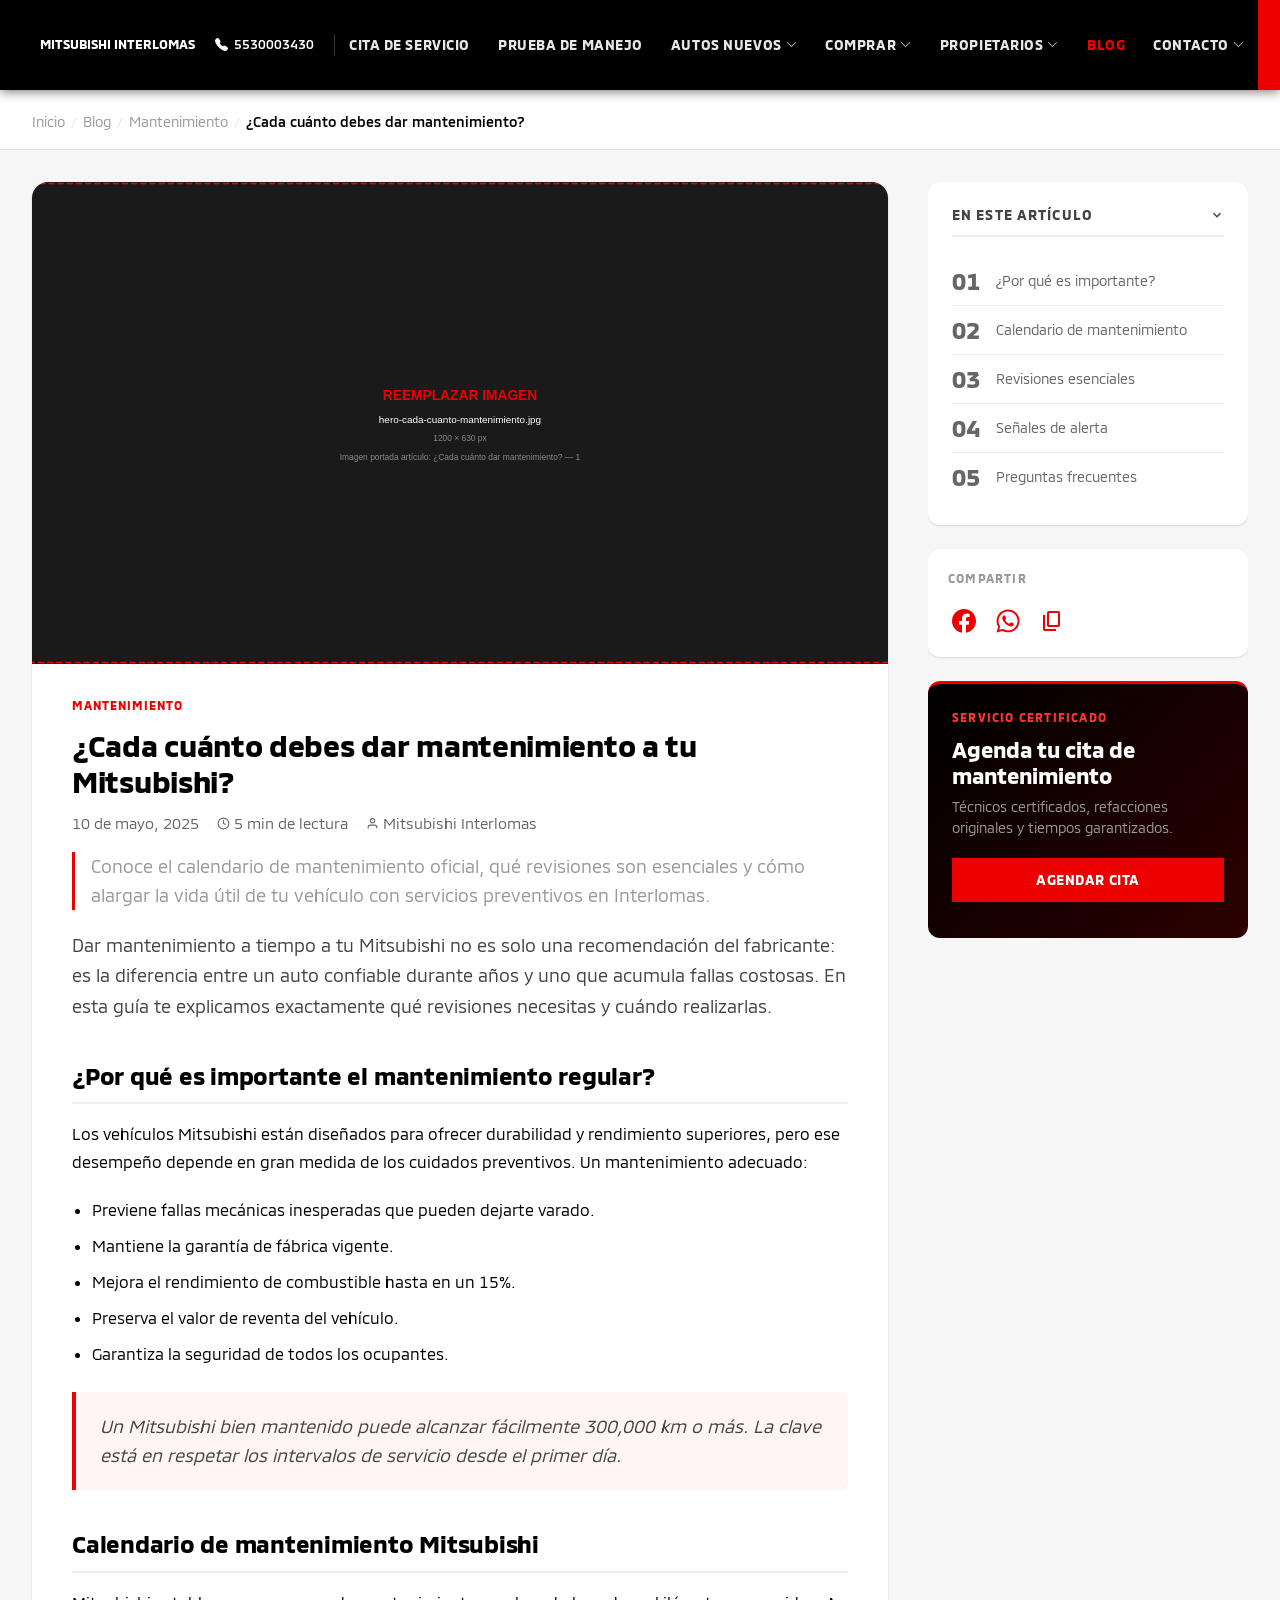
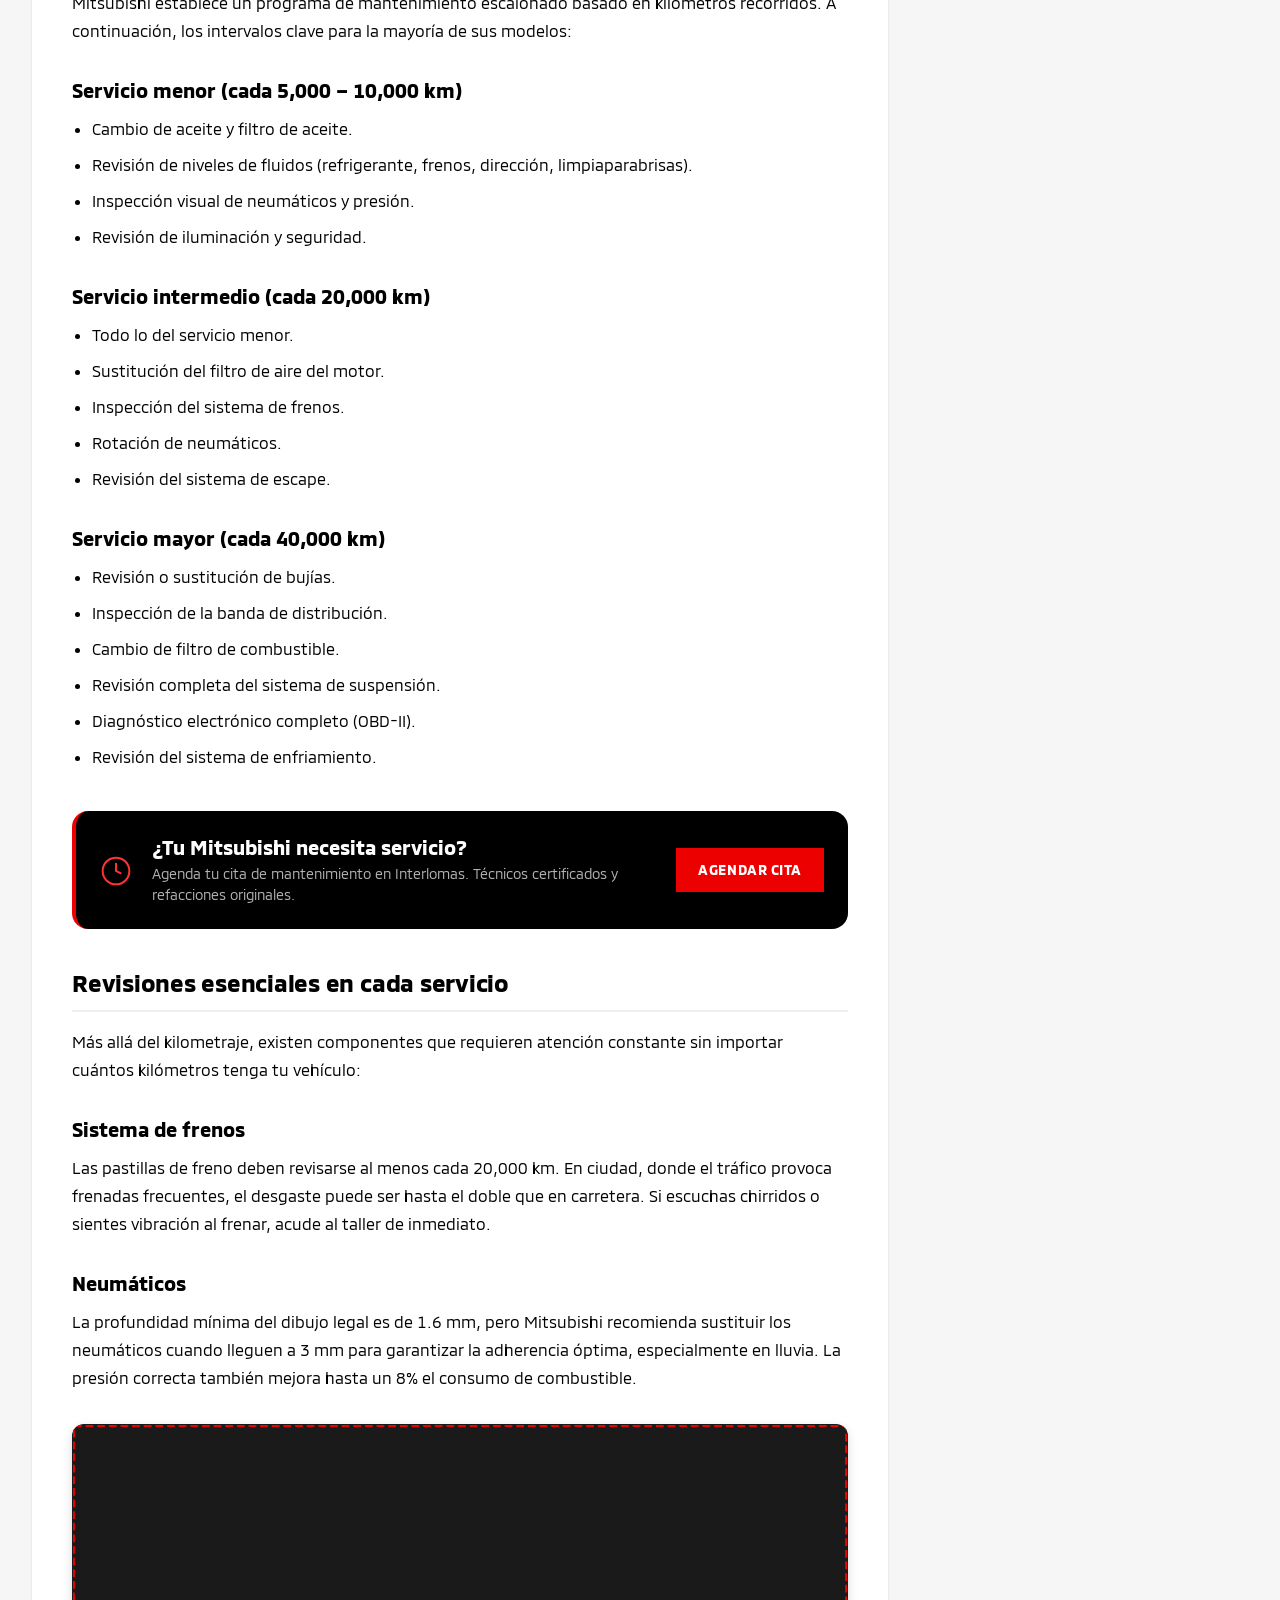
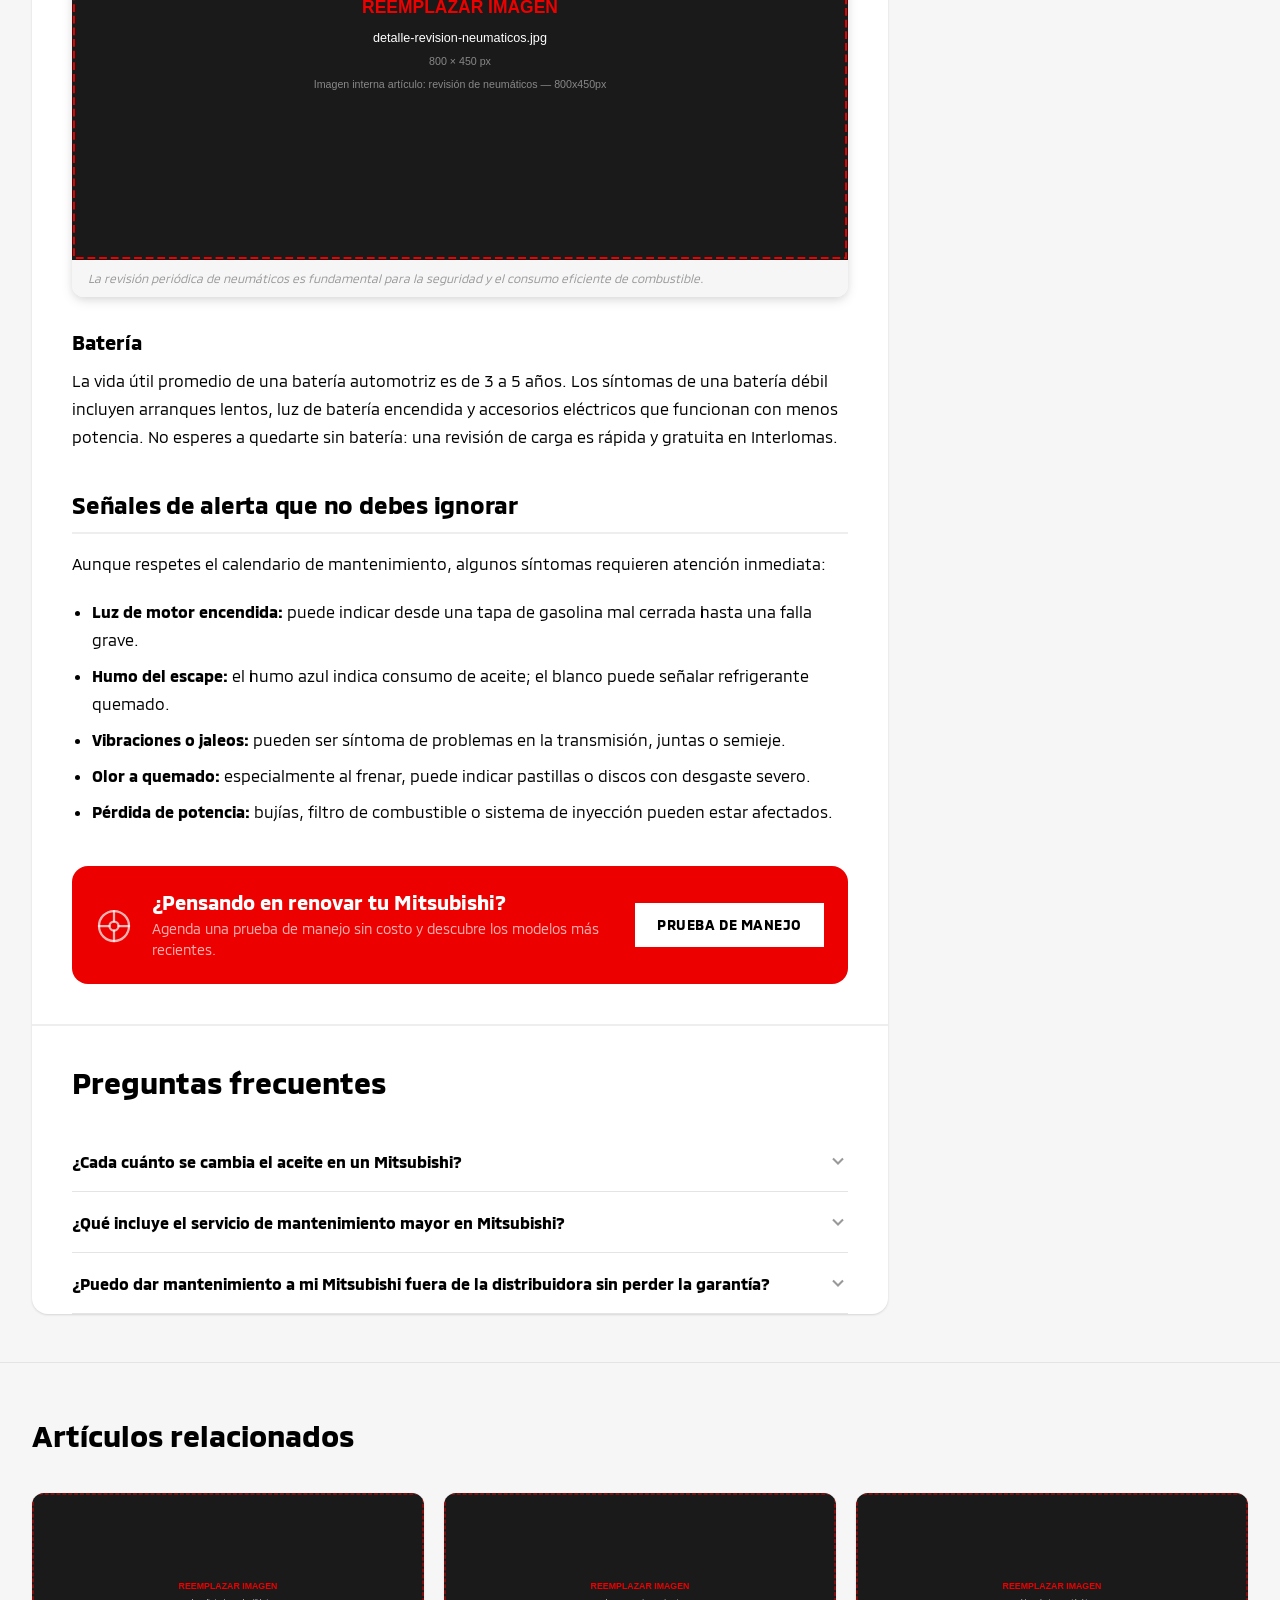
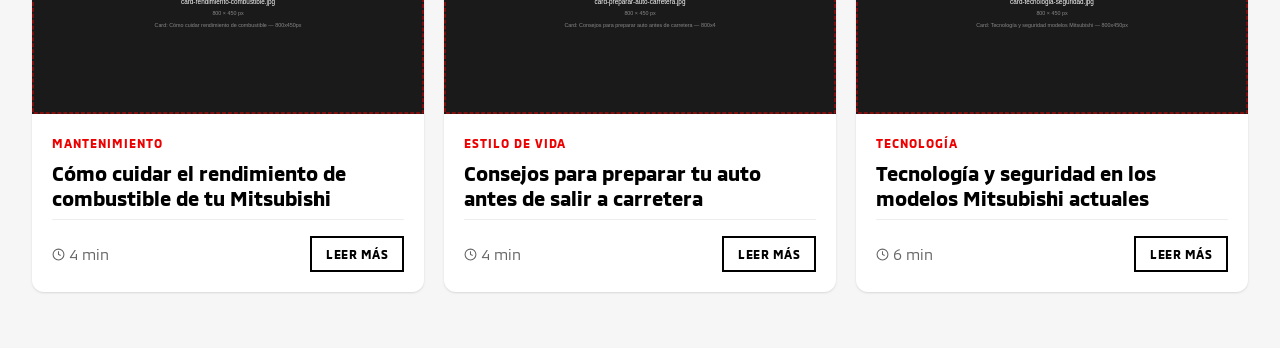
==== commit d28b1426: "Add files via upload" ====
--- a/pages/detalle.html
+++ b/pages/detalle.html
@@ -543,15 +543,15 @@
                 <div class="share-block__actions">
                   <a href="https://www.facebook.com/sharer/sharer.php?u=https://www.mitsubishi-interlomas.mx/blog/mantenimiento/cada-cuanto-mantenimiento-mitsubishi"
                     class="share-btn share-btn--facebook" target="_blank" rel="noopener noreferrer" aria-label="Compartir en Facebook">
-                    <svg width="18" height="18" viewBox="0 0 24 24" fill="currentColor" aria-hidden="true"><path d="M24 12.073c0-6.627-5.373-12-12-12s-12 5.373-12 12c0 5.99 4.388 10.954 10.125 11.854v-8.385H7.078v-3.47h3.047V9.43c0-3.007 1.792-4.669 4.533-4.669 1.312 0 2.686.235 2.686.235v2.953H15.83c-1.491 0-1.956.925-1.956 1.874v2.25h3.328l-.532 3.47h-2.796v8.385C19.612 23.027 24 18.062 24 12.073z"/></svg>
+                    <svg width="24" height="24" viewBox="0 0 24 24" fill="none" aria-hidden="true"><path d="M24,12C24,5.37,18.63,0,12,0S0,5.37,0,12c0,5.99,4.39,10.95,10.12,11.85v-8.39h-3.05v-3.47h3.05v-2.64c0-3.01,1.79-4.67,4.53-4.67,1.31,0,2.69.23,2.69.23v2.95h-1.51c-1.49,0-1.96.92-1.96,1.87v2.25h3.33l-.53,3.47h-2.8v8.39c5.74-.9,10.12-5.86,10.12-11.85Z" fill="currentColor"/><path d="M16.67,15.47l.53-3.47h-3.33v-2.25c0-.95.46-1.87,1.96-1.87h1.51v-2.95s-1.37-.23-2.69-.23c-2.74,0-4.53,1.66-4.53,4.67v2.64h-3.05v3.47h3.05v8.39c.61.1,1.24.15,1.88.15s1.26-.05,1.88-.15v-8.39h2.8Z" fill="white"/></svg>
                   </a>
                   <a href="https://wa.me/?text=¿Cada cuánto debes dar mantenimiento a tu Mitsubishi? https://www.mitsubishi-interlomas.mx/blog/mantenimiento/cada-cuanto-mantenimiento-mitsubishi"
                     class="share-btn share-btn--whatsapp" target="_blank" rel="noopener noreferrer" aria-label="Compartir por WhatsApp">
-                    <svg width="18" height="18" viewBox="0 0 24 24" fill="currentColor" aria-hidden="true"><path d="M17.472 14.382c-.297-.149-1.758-.867-2.03-.967-.273-.099-.471-.148-.67.15-.197.297-.767.966-.94 1.164-.173.199-.347.223-.644.075-.297-.15-1.255-.463-2.39-1.475-.883-.788-1.48-1.761-1.653-2.059-.173-.297-.018-.458.13-.606.134-.133.298-.347.446-.52.149-.174.198-.298.298-.497.099-.198.05-.371-.025-.52-.075-.149-.669-1.612-.916-2.207-.242-.579-.487-.5-.669-.51-.173-.008-.371-.01-.57-.01-.198 0-.52.074-.792.372-.272.297-1.04 1.016-1.04 2.479 0 1.462 1.065 2.875 1.213 3.074.149.198 2.096 3.2 5.077 4.487.709.306 1.262.489 1.694.625.712.227 1.36.195 1.871.118.571-.085 1.758-.719 2.006-1.413.248-.694.248-1.289.173-1.413-.074-.124-.272-.198-.57-.347m-5.421 7.403h-.004a9.87 9.87 0 01-5.031-1.378l-.361-.214-3.741.982.998-3.648-.235-.374a9.86 9.86 0 01-1.51-5.26c.001-5.45 4.436-9.884 9.888-9.884 2.64 0 5.122 1.03 6.988 2.898a9.825 9.825 0 012.893 6.994c-.003 5.45-4.437 9.884-9.885 9.884m8.413-18.297A11.815 11.815 0 0012.05 0C5.495 0 .16 5.335.157 11.892c0 2.096.547 4.142 1.588 5.945L.057 24l6.305-1.654a11.882 11.882 0 005.683 1.448h.005c6.554 0 11.89-5.335 11.893-11.893a11.821 11.821 0 00-3.48-8.413z"/></svg>
+                    <svg width="24" height="24" viewBox="0 0 24 24" fill="currentColor" aria-hidden="true"><path fill-rule="evenodd" d="M20.15,3.81C17.99,1.64,15.11.45,12.05.45,5.74.45.6,5.58.6,11.9c0,2.02.53,3.99,1.53,5.72l-1.62,5.93,6.07-1.59c1.67.91,3.56,1.39,5.47,1.39h0c6.31,0,11.45-5.14,11.45-11.45,0-3.06-1.19-5.94-3.35-8.1ZM12.05,21.42h0c-1.71,0-3.38-.46-4.84-1.33l-.35-.21-3.6.94.96-3.51-.23-.36c-.95-1.52-1.46-3.27-1.46-5.06,0-5.25,4.27-9.51,9.52-9.51,2.54,0,4.93.99,6.73,2.79,1.8,1.8,2.79,4.19,2.79,6.73,0,5.25-4.27,9.52-9.52,9.52ZM17.27,14.29c-.29-.14-1.69-.84-1.96-.93-.26-.1-.45-.14-.64.14s-.74.93-.91,1.12-.33.21-.62.07c-.29-.14-1.21-.45-2.3-1.42-.85-.76-1.42-1.7-1.59-1.98-.17-.29-.02-.44.13-.58.13-.13.29-.33.43-.5s.19-.29.29-.48c.1-.19.05-.36-.02-.5s-.64-1.55-.88-2.12c-.23-.56-.47-.48-.64-.49-.17,0-.36-.01-.55-.01s-.5.07-.76.36c-.26.29-1,.98-1,2.39s1.03,2.77,1.17,2.96,2.02,3.08,4.89,4.32c.68.29,1.22.47,1.63.6.69.22,1.31.19,1.8.11.55-.08,1.69-.69,1.93-1.36.24-.67.24-1.24.17-1.36-.07-.12-.26-.19-.55-.33Z"/></svg>
                   </a>
                   <button type="button" class="share-btn share-btn--copy" aria-label="Copiar enlace"
                     data-url="https://www.mitsubishi-interlomas.mx/blog/mantenimiento/cada-cuanto-mantenimiento-mitsubishi">
-                    <svg width="18" height="18" viewBox="0 0 24 24" fill="none" stroke="currentColor" stroke-width="2" stroke-linecap="round" stroke-linejoin="round" aria-hidden="true"><rect x="9" y="9" width="13" height="13" rx="2" ry="2"/><path d="M5 15H4a2 2 0 0 1-2-2V4a2 2 0 0 1 2-2h9a2 2 0 0 1 2 2v1"/></svg>
+                    <svg width="24" height="24" viewBox="0 -960 960 960" fill="currentColor" aria-hidden="true"><path d="M360-240q-33 0-56.5-23.5T280-320v-480q0-33 23.5-56.5T360-880h360q33 0 56.5 23.5T800-800v480q0 33-23.5 56.5T720-240H360Zm0-80h360v-480H360v480ZM200-80q-33 0-56.5-23.5T120-160v-560h80v560h440v80H200Zm160-240v-480 480Z"/></svg>
                   </button>
                 </div>
               </div>
@@ -766,16 +766,16 @@
               <div class="sidebar-share__btns">
                 <a href="https://www.facebook.com/sharer/sharer.php?u=https://www.mitsubishi-interlomas.mx/blog/mantenimiento/cada-cuanto-mantenimiento-mitsubishi"
                   class="share-btn share-btn--facebook" target="_blank" rel="noopener noreferrer" aria-label="Compartir en Facebook">
-                  <svg width="18" height="18" viewBox="0 0 24 24" fill="currentColor" aria-hidden="true"><path d="M24 12.073c0-6.627-5.373-12-12-12s-12 5.373-12 12c0 5.99 4.388 10.954 10.125 11.854v-8.385H7.078v-3.47h3.047V9.43c0-3.007 1.792-4.669 4.533-4.669 1.312 0 2.686.235 2.686.235v2.953H15.83c-1.491 0-1.956.925-1.956 1.874v2.25h3.328l-.532 3.47h-2.796v8.385C19.612 23.027 24 18.062 24 12.073z"/></svg>
+                  <svg width="24" height="24" viewBox="0 0 24 24" fill="none" aria-hidden="true"><path d="M24,12C24,5.37,18.63,0,12,0S0,5.37,0,12c0,5.99,4.39,10.95,10.12,11.85v-8.39h-3.05v-3.47h3.05v-2.64c0-3.01,1.79-4.67,4.53-4.67,1.31,0,2.69.23,2.69.23v2.95h-1.51c-1.49,0-1.96.92-1.96,1.87v2.25h3.33l-.53,3.47h-2.8v8.39c5.74-.9,10.12-5.86,10.12-11.85Z" fill="currentColor"/><path d="M16.67,15.47l.53-3.47h-3.33v-2.25c0-.95.46-1.87,1.96-1.87h1.51v-2.95s-1.37-.23-2.69-.23c-2.74,0-4.53,1.66-4.53,4.67v2.64h-3.05v3.47h3.05v8.39c.61.1,1.24.15,1.88.15s1.26-.05,1.88-.15v-8.39h2.8Z" fill="white"/></svg>
                 </a>
                 <a href="https://wa.me/?text=¿Cada cuánto debes dar mantenimiento a tu Mitsubishi? https://www.mitsubishi-interlomas.mx/blog/mantenimiento/cada-cuanto-mantenimiento-mitsubishi"
                   class="share-btn share-btn--whatsapp" target="_blank" rel="noopener noreferrer" aria-label="Compartir por WhatsApp">
-                  <svg width="18" height="18" viewBox="0 0 24 24" fill="currentColor" aria-hidden="true"><path d="M17.472 14.382c-.297-.149-1.758-.867-2.03-.967-.273-.099-.471-.148-.67.15-.197.297-.767.966-.94 1.164-.173.199-.347.223-.644.075-.297-.15-1.255-.463-2.39-1.475-.883-.788-1.48-1.761-1.653-2.059-.173-.297-.018-.458.13-.606.134-.133.298-.347.446-.52.149-.174.198-.298.298-.497.099-.198.05-.371-.025-.52-.075-.149-.669-1.612-.916-2.207-.242-.579-.487-.5-.669-.51-.173-.008-.371-.01-.57-.01-.198 0-.52.074-.792.372-.272.297-1.04 1.016-1.04 2.479 0 1.462 1.065 2.875 1.213 3.074.149.198 2.096 3.2 5.077 4.487.709.306 1.262.489 1.694.625.712.227 1.36.195 1.871.118.571-.085 1.758-.719 2.006-1.413.248-.694.248-1.289.173-1.413-.074-.124-.272-.198-.57-.347m-5.421 7.403h-.004a9.87 9.87 0 01-5.031-1.378l-.361-.214-3.741.982.998-3.648-.235-.374a9.86 9.86 0 01-1.51-5.26c.001-5.45 4.436-9.884 9.888-9.884 2.64 0 5.122 1.03 6.988 2.898a9.825 9.825 0 012.893 6.994c-.003 5.45-4.437 9.884-9.885 9.884m8.413-18.297A11.815 11.815 0 0012.05 0C5.495 0 .16 5.335.157 11.892c0 2.096.547 4.142 1.588 5.945L.057 24l6.305-1.654a11.882 11.882 0 005.683 1.448h.005c6.554 0 11.89-5.335 11.893-11.893a11.821 11.821 0 00-3.48-8.413z"/></svg>
+                  <svg width="24" height="24" viewBox="0 0 24 24" fill="currentColor" aria-hidden="true"><path fill-rule="evenodd" d="M20.15,3.81C17.99,1.64,15.11.45,12.05.45,5.74.45.6,5.58.6,11.9c0,2.02.53,3.99,1.53,5.72l-1.62,5.93,6.07-1.59c1.67.91,3.56,1.39,5.47,1.39h0c6.31,0,11.45-5.14,11.45-11.45,0-3.06-1.19-5.94-3.35-8.1ZM12.05,21.42h0c-1.71,0-3.38-.46-4.84-1.33l-.35-.21-3.6.94.96-3.51-.23-.36c-.95-1.52-1.46-3.27-1.46-5.06,0-5.25,4.27-9.51,9.52-9.51,2.54,0,4.93.99,6.73,2.79,1.8,1.8,2.79,4.19,2.79,6.73,0,5.25-4.27,9.52-9.52,9.52ZM17.27,14.29c-.29-.14-1.69-.84-1.96-.93-.26-.1-.45-.14-.64.14s-.74.93-.91,1.12-.33.21-.62.07c-.29-.14-1.21-.45-2.3-1.42-.85-.76-1.42-1.7-1.59-1.98-.17-.29-.02-.44.13-.58.13-.13.29-.33.43-.5s.19-.29.29-.48c.1-.19.05-.36-.02-.5s-.64-1.55-.88-2.12c-.23-.56-.47-.48-.64-.49-.17,0-.36-.01-.55-.01s-.5.07-.76.36c-.26.29-1,.98-1,2.39s1.03,2.77,1.17,2.96,2.02,3.08,4.89,4.32c.68.29,1.22.47,1.63.6.69.22,1.31.19,1.8.11.55-.08,1.69-.69,1.93-1.36.24-.67.24-1.24.17-1.36-.07-.12-.26-.19-.55-.33Z"/></svg>
                 </a>
                 <button type="button" class="share-btn share-btn--copy" id="copyLinkBtn"
                   data-url="https://www.mitsubishi-interlomas.mx/blog/mantenimiento/cada-cuanto-mantenimiento-mitsubishi"
                   aria-label="Copiar enlace del artículo">
-                  <svg width="18" height="18" viewBox="0 0 24 24" fill="none" stroke="currentColor" stroke-width="2" stroke-linecap="round" stroke-linejoin="round" aria-hidden="true"><rect x="9" y="9" width="13" height="13" rx="2" ry="2"/><path d="M5 15H4a2 2 0 0 1-2-2V4a2 2 0 0 1 2-2h9a2 2 0 0 1 2 2v1"/></svg>
+                  <svg width="24" height="24" viewBox="0 -960 960 960" fill="currentColor" aria-hidden="true"><path d="M360-240q-33 0-56.5-23.5T280-320v-480q0-33 23.5-56.5T360-880h360q33 0 56.5 23.5T800-800v480q0 33-23.5 56.5T720-240H360Zm0-80h360v-480H360v480ZM200-80q-33 0-56.5-23.5T120-160v-560h80v560h440v80H200Zm160-240v-480 480Z"/></svg>
                   <span class="share-btn__text" id="copyLinkText"></span>
                 </button>
               </div>
--- a/css/blog.css
+++ b/css/blog.css
@@ -451,11 +451,11 @@
 .breadcrumb__item--current {
   color: var(--color-gray-900);
   font-weight: 500;
-  /* Solo truncar en pantallas muy pequeñas (<360px) */
-  max-width: 50vw;
-  white-space: nowrap;
+  display: -webkit-box;
+  -webkit-box-orient: vertical;
+  -webkit-line-clamp: 2;
+  line-clamp: 2;
   overflow: hidden;
-  text-overflow: ellipsis;
 }
 
 /* ── 9. BLOG HERO ─────────────────────────────────────────────── */
@@ -1585,76 +1585,27 @@
   flex-wrap: wrap;
   align-items: center;
 }
-/* Share buttons — diseño moderno pill con ícono */
+/* Share buttons — icono plano sin círculo */
 .share-btn {
-  display: flex;
+  display: inline-flex;
   align-items: center;
   justify-content: center;
-  width: 40px;
-  height: 40px;
-  border-radius: 50%;
-  border: 1.5px solid var(--color-gray-200);
-  background: var(--color-white);
+  background: none;
+  border: none;
   cursor: pointer;
-  transition:
-    background-color var(--transition-fast),
-    border-color var(--transition-fast),
-    transform var(--transition-fast),
-    box-shadow var(--transition-fast);
+  color: var(--color-red);
   text-decoration: none;
   flex-shrink: 0;
-  position: relative;
-  overflow: hidden;
-}
-/* Ripple effect en hover */
-.share-btn::after {
-  content: '';
-  position: absolute;
-  inset: 0;
-  border-radius: 50%;
-  opacity: 0;
-  transition: opacity var(--transition-fast);
-}
-.share-btn:hover {
-  transform: translateY(-3px);
-  box-shadow: 0 4px 12px rgba(0,0,0,.12);
-}
-.share-btn:active { transform: scale(0.92); box-shadow: none; }
-.share-btn svg { flex-shrink: 0; position: relative; z-index: 1; }
+  padding: 4px;
+  transition: color var(--transition-fast), opacity var(--transition-fast);
+}
+.share-btn:hover { color: var(--color-black); }
+.share-btn:active { opacity: 0.6; }
+.share-btn svg { flex-shrink: 0; display: block; }
 .share-btn__text { display: none; }
 
-/* Facebook */
-.share-btn--facebook {
-  color: #1877f2;
-}
-.share-btn--facebook:hover {
-  background: #1877f2;
-  border-color: #1877f2;
-  color: #ffffff;
-}
-/* WhatsApp */
-.share-btn--whatsapp {
-  color: #25d366;
-}
-.share-btn--whatsapp:hover {
-  background: #25d366;
-  border-color: #25d366;
-  color: #ffffff;
-}
-/* Copiar enlace */
-.share-btn--copy {
-  color: #666666;
-}
-.share-btn--copy:hover {
-  background: #000000;
-  border-color: #000000;
-  color: #ffffff;
-}
-.share-btn--copy.copied {
-  background: #16a34a;
-  border-color: #16a34a;
-  color: #ffffff;
-}
+/* Feedback al copiar enlace */
+.share-btn--copy.copied { color: #16a34a; }
 
 /* ── 24. SIDEBAR ARTÍCULO ─────────────────────────────────────── */
 .article-sidebar {
@@ -1875,7 +1826,6 @@
   }
   .share-btn {
     flex: 0 0 auto;
-    min-height: 40px;
   }
   .cta-strip {
     flex-direction: row;
@@ -2148,15 +2098,18 @@
   color: var(--color-gray-300);
   font-size: var(--text-xs);
 }
-/* En mobile: ocultar separadores, apilar en columna */
+/* En mobile: fecha izquierda · lectura derecha · autor en segunda línea */
 @media (max-width: 639px) {
   .article-meta--secondary {
     flex-direction: row;
     flex-wrap: wrap;
-  }
-  .article-meta__sep {
-    display: none;
-  }
+    justify-content: space-between;
+    row-gap: var(--space-3); /* más aire entre fecha y autor */
+  }
+  .article-meta__sep { display: none; }
+  .article-meta__author { width: 100%; }
+  /* Iconos más separados para facilitar el toque */
+  .share-block--header .share-block__actions { gap: var(--space-4); }
 }
 /* ── 27. PRINT ────────────────────────────────────────────────── */
 @media print {
@@ -2213,8 +2166,7 @@
 
 /* Share en el header (mobile) — igual que el share al final */
 .share-block--header {
-  margin-top: var(--space-4);
-  padding-top: var(--space-4);
+  margin-top: var(--space-6); /* más aire entre autor y compartir */
   border-top: none;
   padding: 0;
   margin-bottom: var(--space-2);
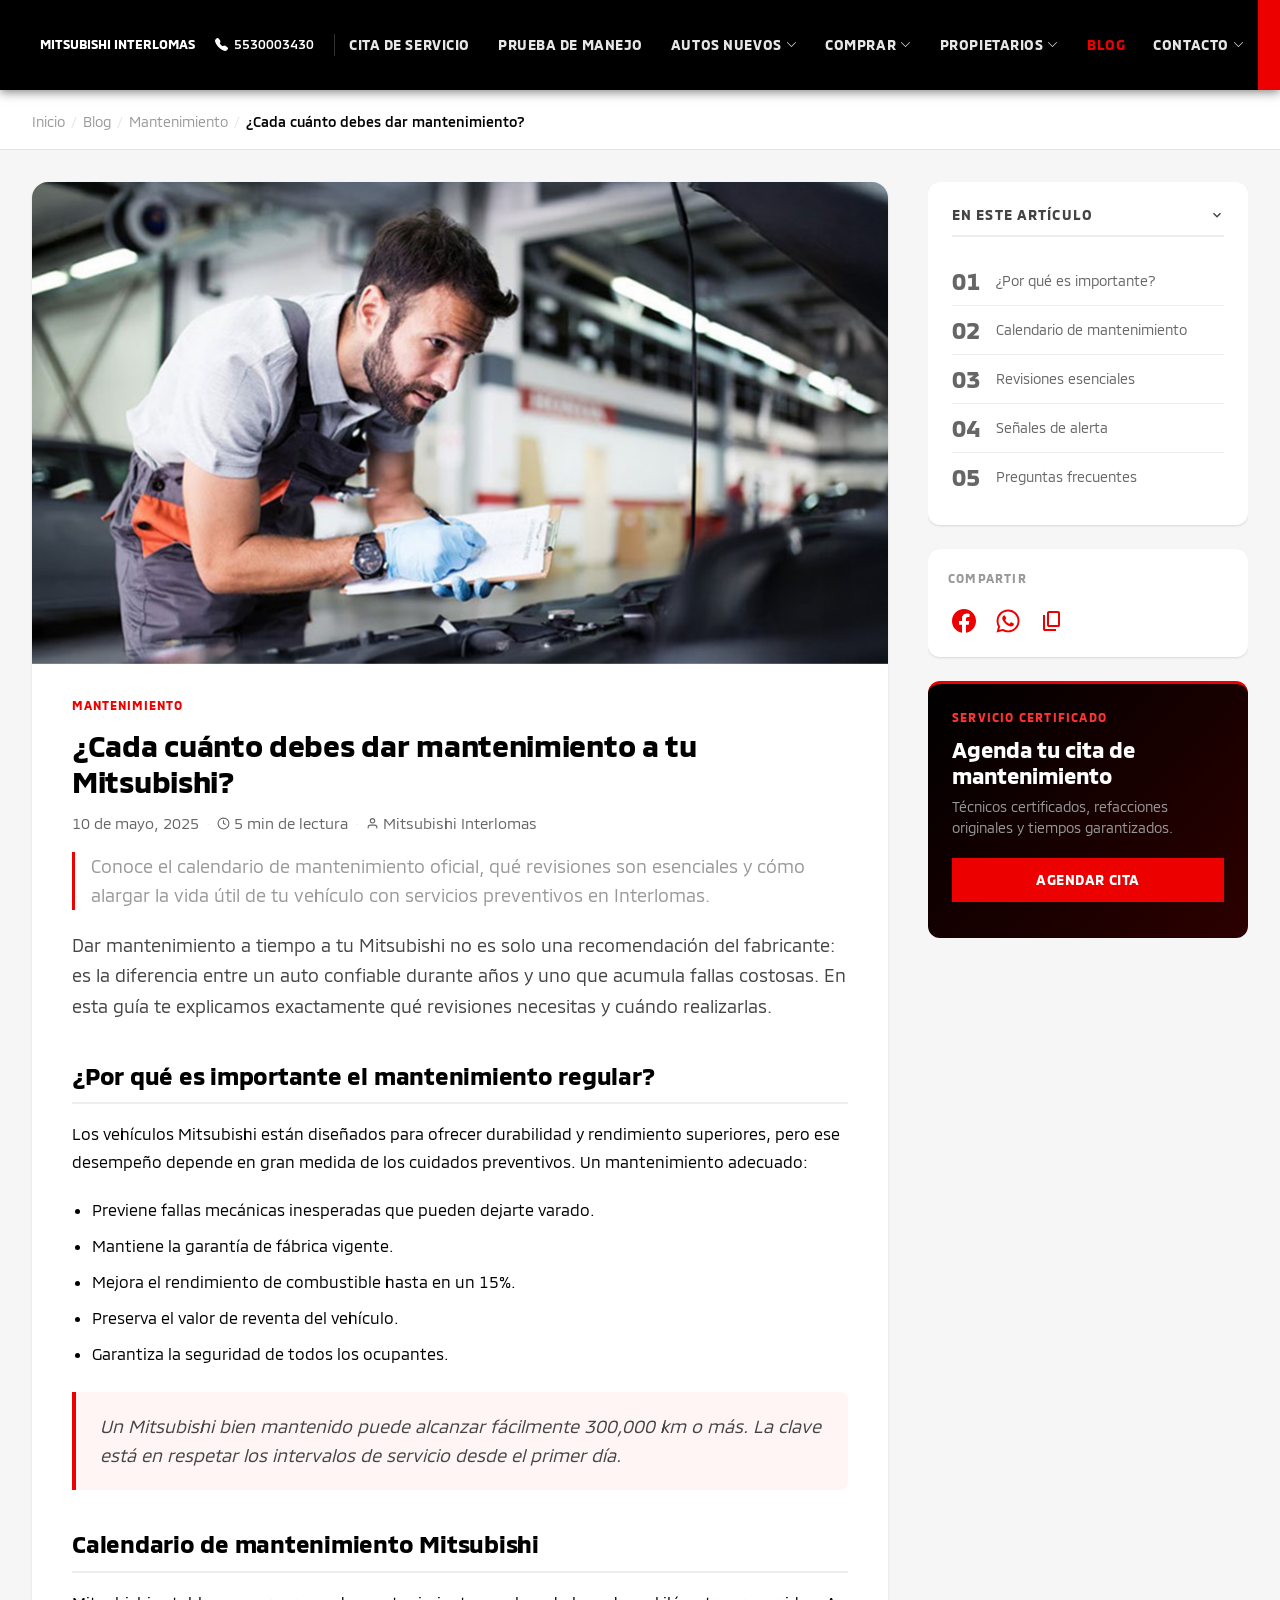
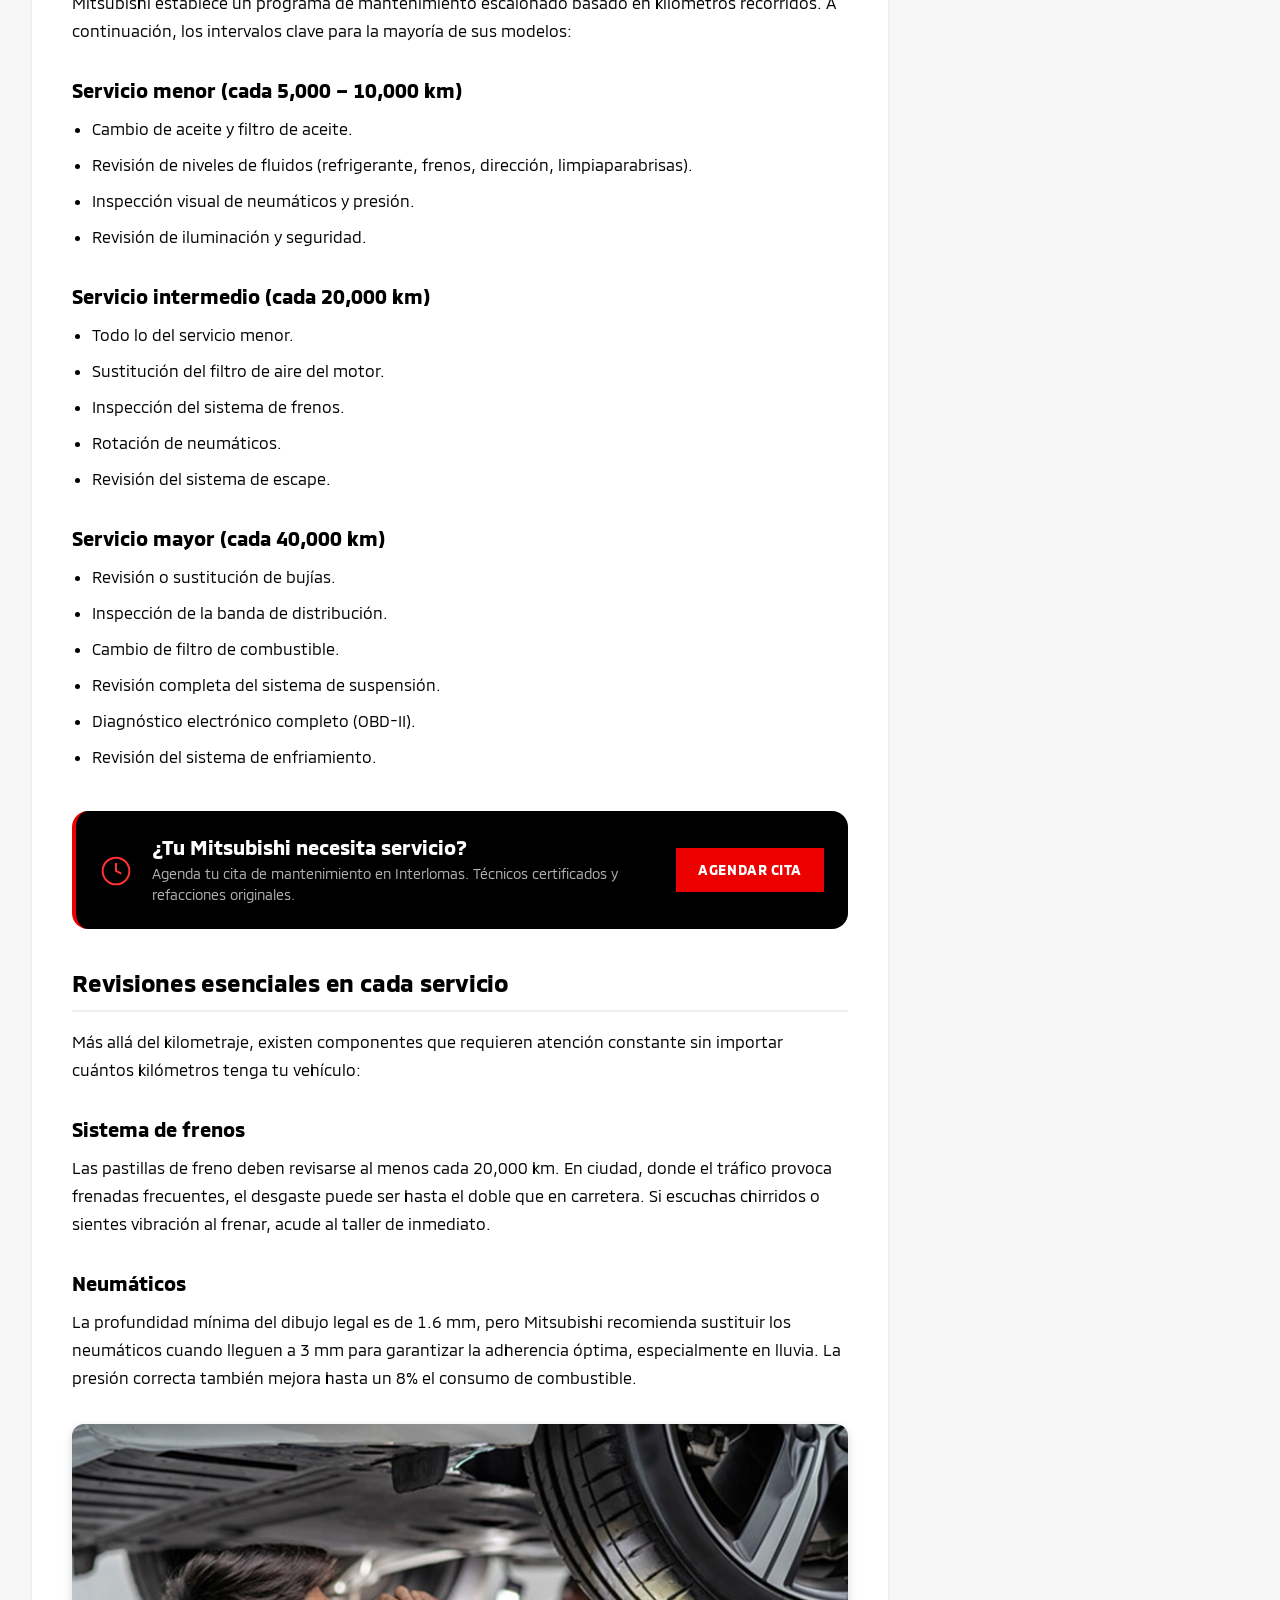
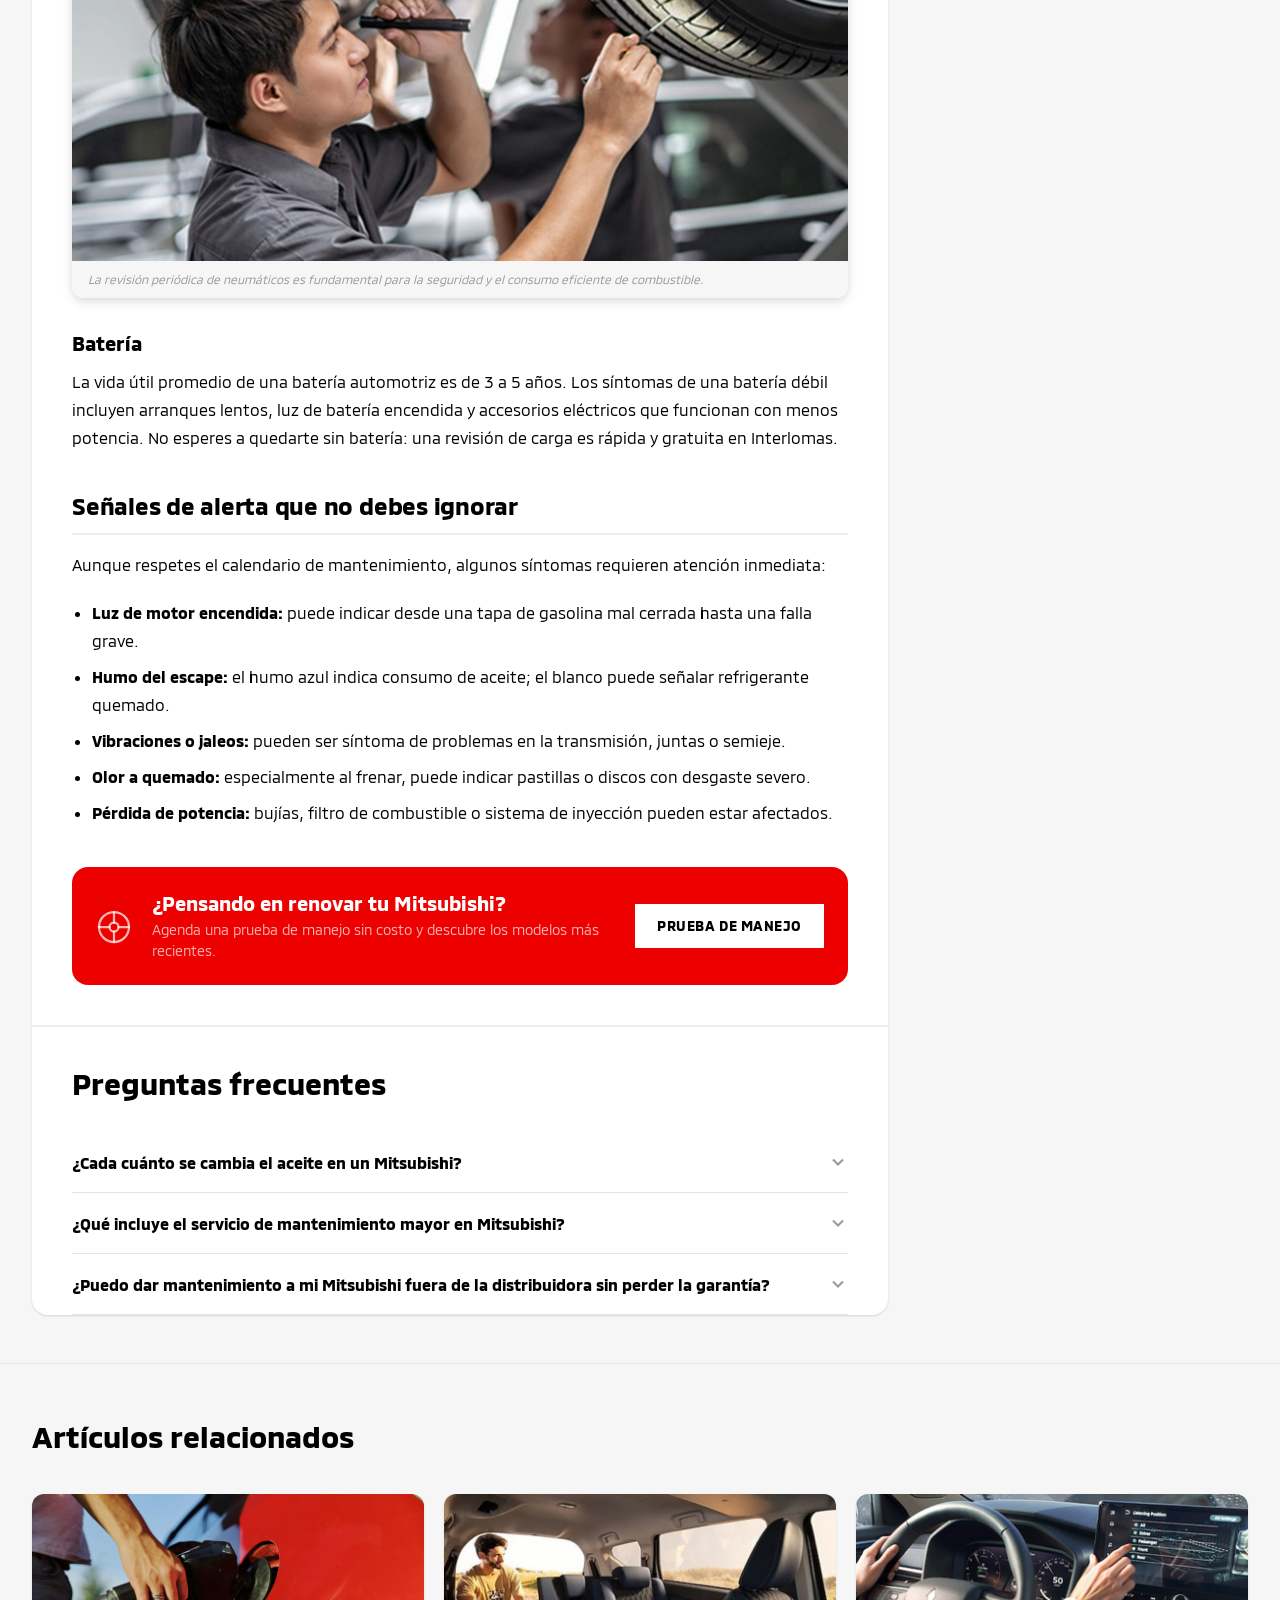
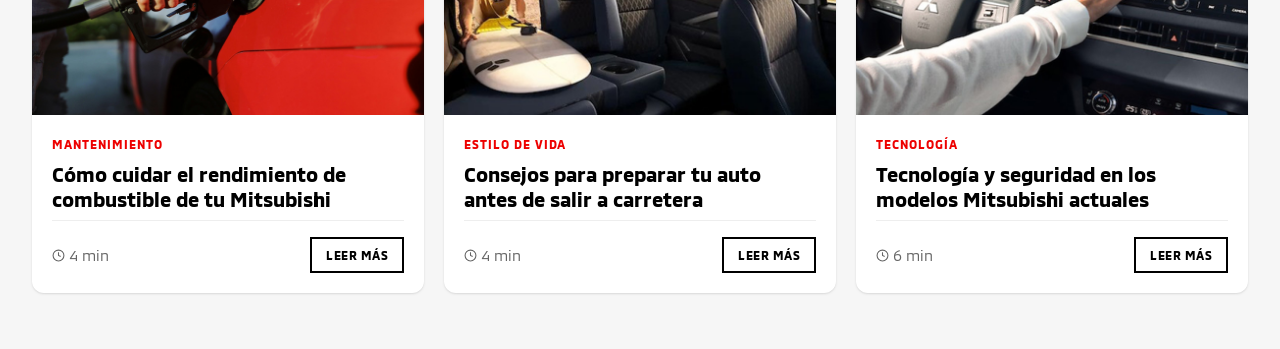
==== commit b3d03450: "Add files via upload" ====
--- a/pages/detalle.html
+++ b/pages/detalle.html
@@ -503,7 +503,7 @@
             <!-- 1. IMAGEN — full bleed, sin padding, sin margen -->
             <figure class="article-detail__hero-figure article-detail__hero-figure--top" itemprop="image">
               <img
-                src="../assets/images/blog/hero-cada-cuanto-mantenimiento.svg"
+                src="../assets/images/blog/hero-cada-cuanto-mantenimiento.jpg"
                 alt="Mecánico de Mitsubishi Interlomas realizando mantenimiento preventivo a un vehículo en el taller autorizado"
                 class="article-detail__hero-image"
                 width="1200" height="630"
@@ -650,7 +650,7 @@
 
               <figure class="article-figure">
                 <img
-                  src="../assets/images/blog/detalle-revision-neumaticos.svg"
+                  src="../assets/images/blog/detalle-revision-neumaticos.jpg"
                   alt="Revisión de neumáticos de pick-up Mitsubishi en taller autorizado de Interlomas"
                   class="article-figure__image" width="800" height="450" loading="lazy">
                 <figcaption class="article-figure__caption">La revisión periódica de neumáticos es fundamental para la seguridad y el consumo eficiente de combustible.</figcaption>
@@ -870,7 +870,7 @@
           <article class="article-card related-card" role="listitem">
             <a href="javascript:void(0)" class="article-card__media-link" tabindex="-1" aria-hidden="true">
               <div class="article-card__image-wrap">
-                <img src="../assets/images/blog/card-rendimiento-combustible.svg"
+                <img src="../assets/images/blog/card-rendimiento-combustible.jpg"
                   alt="Indicador de combustible Mitsubishi" class="article-card__image" width="800" height="450" loading="lazy">
               </div>
             </a>
@@ -894,7 +894,7 @@
           <article class="article-card related-card" role="listitem">
             <a href="javascript:void(0)" class="article-card__media-link" tabindex="-1" aria-hidden="true">
               <div class="article-card__image-wrap">
-                <img src="../assets/images/blog/card-preparar-auto-carretera.svg"
+                <img src="../assets/images/blog/card-preparar-auto-carretera.jpg"
                   alt="Auto en carretera preparado para viaje" class="article-card__image" width="800" height="450" loading="lazy">
               </div>
             </a>
@@ -918,7 +918,7 @@
           <article class="article-card related-card" role="listitem">
             <a href="javascript:void(0)" class="article-card__media-link" tabindex="-1" aria-hidden="true">
               <div class="article-card__image-wrap">
-                <img src="../assets/images/blog/card-tecnologia-seguridad.svg"
+                <img src="../assets/images/blog/card-tecnologia-seguridad.jpg"
                   alt="Pantalla sistema de asistencia Mitsubishi" class="article-card__image" width="800" height="450" loading="lazy">
               </div>
             </a>
